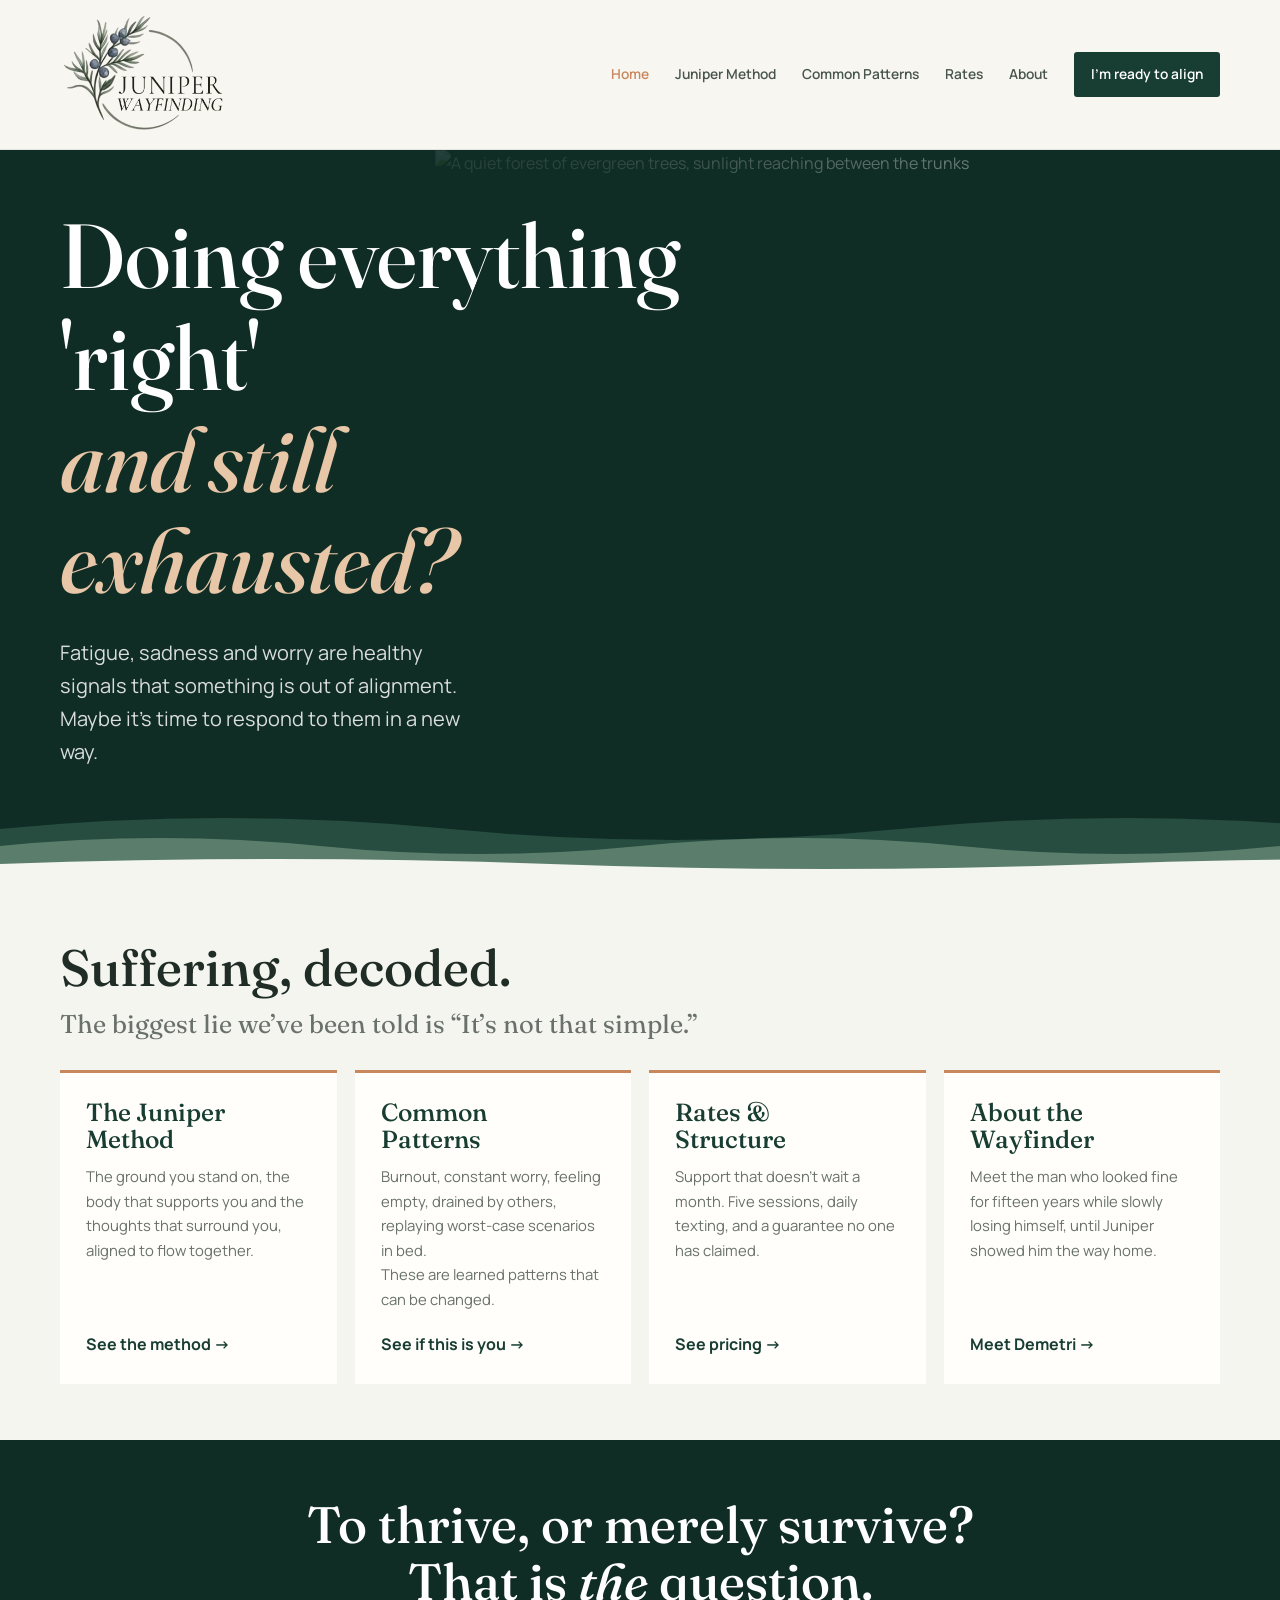
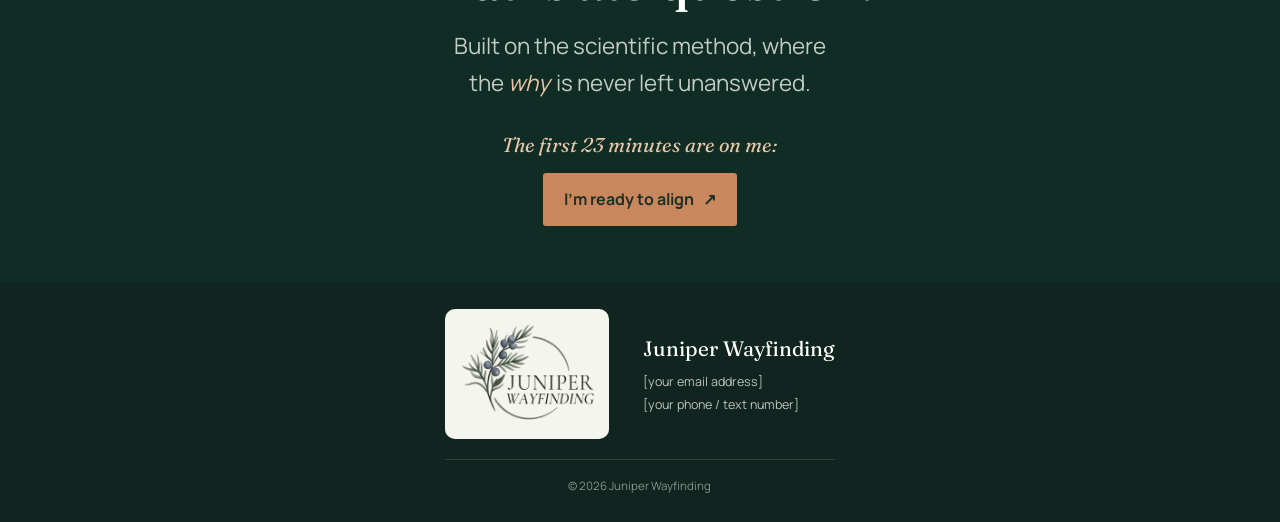
==== index.html @ f5d8e537 "Initial Juniper Wayfinding website Co-Authored-By: Claude Opus 5.5 <noreply@anthropic.com>" ====
<!doctype html>
<html lang="en">
<head>
	<meta charset="utf-8"><meta name="viewport" content="width=device-width, initial-scale=1"><meta name="theme-color" content="#183d32">
	<meta name="description" content="Wellness therapy for mind, body and beliefs, with dynamic sessions. Fatigue, sadness and worry are healthy signals that something is out of alignment.">
	<title>Juniper Wayfinding | Wellness Therapy | Mind, Body &amp; Beliefs</title>
	<link rel="preconnect" href="https://fonts.googleapis.com"><link rel="preconnect" href="https://fonts.gstatic.com" crossorigin>
	<link href="https://fonts.googleapis.com/css2?family=Fraunces:ital,opsz,wght@0,9..144,400;0,9..144,500;0,9..144,600;1,9..144,400;1,9..144,500&family=Manrope:wght@400;500;600;700&display=swap" rel="stylesheet"><link rel="stylesheet" href="site.css">
</head>
<body>
	<header class="site-header home-header"><nav class="nav-wrap shell" aria-label="Main navigation">
		<a class="brand" href="index.html" aria-label="Juniper Wayfinding home"><img class="brand-logo" src="logo_inv.png" width="600" height="484" alt="Juniper Wayfinding"></a>
		<button class="menu-toggle" type="button" aria-label="Open navigation" aria-expanded="false" aria-controls="site-links"><svg viewBox="0 0 24 24" fill="none" stroke="currentColor" stroke-width="1.8" aria-hidden="true"><path d="M4 7h16M4 12h16M4 17h16"/></svg></button>
		<div class="nav-links" id="site-links"><a href="index.html" aria-current="page">Home</a><a href="method.html">Juniper Method</a><a class="nav-sub" href="method.html#inspired-by-juniper">Inspired by Juniper</a><a href="helps.html">Common Patterns</a><a href="rates.html">Rates</a><a href="about.html">About</a><a class="nav-book" href="booking.html">I’m ready to align</a></div>
	</nav></header>
	<main>
		<section class="hero" aria-labelledby="hero-title">
			<img class="hero-image" src="https://images.unsplash.com/photo-1448375240586-882707db888b?auto=format&fit=crop&w=2000&q=85" alt="A quiet forest of evergreen trees, sunlight reaching between the trunks" fetchpriority="high">
			<div class="hero-inner shell">
				<div class="hero-copy">
										<h1 id="hero-title">Doing everything 'right'<br><em>and still exhausted?</em></h1>
					<p>Fatigue, sadness and worry are healthy signals that something is out of alignment. Maybe it’s time to respond to them in a new way.</p>
				</div>
			</div>
			<div class="hero-ridge" aria-hidden="true"><div class="ridge ridge-back"></div><div class="ridge ridge-mid"></div><div class="ridge ridge-front"></div><span class="leaf leaf-1"></span><span class="leaf leaf-2"></span><span class="leaf leaf-3"></span><span class="leaf leaf-4"></span><span class="leaf leaf-5"></span><span class="leaf leaf-6"></span></div>
		</section>
		<section class="section"><div class="shell"><div class="section-head reveal"><h2>Suffering, decoded.</h2><p class="equation-sub">The biggest lie we’ve been told is “It’s not that simple.”</p></div>
			<div class="home-paths">
				<a class="path-link reveal" href="method.html"><h3>The Juniper<br>Method</h3><p>The ground you stand on, the body that supports you and the thoughts that surround you, aligned to flow together.</p><span>See the method →</span></a>
				<a class="path-link reveal" href="helps.html"><h3>Common<br>Patterns</h3><p>Burnout, constant worry, feeling empty, drained by others, replaying worst-case scenarios in bed. <br>These are learned patterns that can be changed.</p><span>See if this is you →</span></a>
				<a class="path-link reveal" href="rates.html"><h3>Rates &amp;<br>Structure</h3><p>Support that doesn’t wait a month. Five sessions, daily texting, and a guarantee no one has claimed.</p><span>See pricing →</span></a>
				<a class="path-link reveal" href="about.html"><h3>About the<br>Wayfinder</h3><p>Meet the man who looked fine for fifteen years while slowly losing himself, until Juniper showed him the way home.</p><span>Meet Demetri →</span></a>
			</div>
		</div></section>
		<section class="closing closing-leaves"><div class="leaf-fall-zone" aria-hidden="true"><span class="leaf leaf-1"></span><span class="leaf leaf-2"></span><span class="leaf leaf-3"></span><span class="leaf leaf-4"></span><span class="leaf leaf-5"></span><span class="leaf leaf-6"></span></div><div class="shell"><h2>To thrive, or merely survive? That is <em>the</em> question.</h2><p class="closing-lede">Built on the scientific method, where the <em class="why-word">why</em> is never left unanswered.</p><p class="spark-lead">The first 23 minutes are on me:</p><div class="actions" style="justify-content:center"><a class="button" href="booking.html">I’m ready to align <span aria-hidden="true">↗</span></a></div></div></section>
	</main>
	<footer class="footer">
		<div class="footer-inner shell"><a class="brand" href="index.html"><img class="brand-logo" src="logo_inv.png" width="600" height="484" alt="Juniper Wayfinding"></a><div class="footer-info"><p class="footer-tag">Juniper Wayfinding</p><p class="footer-contact"><span>[your email address]</span><span>[your phone / text number]</span></p></div><p class="footer-copy">© <span id="year"></span> Juniper Wayfinding</p></div>
	</footer>
	<script src="site.js" defer></script>
</body>
</html>
---- site.css ----
:root{--space:56px;--forest:#183d32;--deep:#102d25;--green:#315b4b;--orange:#c9875d;--orange-light:#e8c6a8;--stone:#747c76;--stone-light:#e3e6df;--paper:#f5f5ef;--white:#fffefa;--ink:#202c26;--muted:#69716b;--serif:"Fraunces",Georgia,serif;--sans:"Manrope",sans-serif;--content:1160px}
:focus-visible{outline:2px solid var(--orange);outline-offset:4px}.hero-copy{animation:copy-arrive .8s cubic-bezier(.2,.7,.2,1) both}@keyframes copy-arrive{from{opacity:0;transform:translateY(12px)}to{opacity:1;transform:translateY(0)}}.path-link{transition:transform .25s,box-shadow .25s}.path-link:hover{box-shadow:0 12px 28px rgb(24 61 50 / 9%)}
*{box-sizing:border-box}html{scroll-behavior:smooth;scroll-padding-top:90px}body{margin:0;background:var(--paper);color:var(--ink);font:16px/1.65 var(--sans);-webkit-font-smoothing:antialiased}img{display:block;max-width:100%}a{color:inherit}button,input,select,textarea{font:inherit}.shell{width:min(var(--content),calc(100% - 48px));margin-inline:auto}.eyebrow{margin:0 0 14px;color:var(--orange);font-size:.73rem;font-weight:700;letter-spacing:.13em;text-transform:uppercase}h1,h2,h3,p{margin-top:0}h1,h2,h3{font-family:var(--serif);font-weight:500;line-height:1.12}h2{margin-bottom:20px;font-size:clamp(2.2rem,4vw,3.45rem)}h3{font-size:1.35rem}.lede{max-width:660px;color:var(--muted);font-size:1.08rem}.section{padding:var(--space) 0}.section-flush-top{padding-top:0}.section-head{max-width:740px;margin-bottom:calc(var(--space) * .5)}.section-head p:last-child{margin-bottom:0}.button{display:inline-flex;min-height:49px;align-items:center;justify-content:center;gap:9px;padding:12px 20px;border:1px solid transparent;border-radius:3px;background:var(--orange);color:#1f3028;font-weight:700;text-decoration:none;transition:transform .2s,background .2s}.button:hover{transform:translateY(-2px);background:#e79b70}.button-green{background:var(--forest);color:white}.button-green:hover{background:var(--green)}.button-quiet{border-color:rgb(255 255 255 / 44%);background:transparent;color:white}.button-quiet:hover{background:rgb(255 255 255 / 10%)}.actions{display:flex;flex-wrap:wrap;align-items:center;gap:12px}
.site-header{position:sticky;z-index:20;top:0;border-bottom:1px solid rgb(24 61 50 / 9%);background:rgb(247 246 240 / 95%);backdrop-filter:blur(14px)}.nav-wrap{display:flex;min-height:76px;align-items:center;justify-content:space-between;gap:26px}.brand{display:inline-flex;align-items:center;gap:11px;color:var(--forest);text-decoration:none}.brand-mark{width:36px;height:42px}.brand-name{display:grid;gap:1px;font-size:1rem;font-weight:700;line-height:1.1}.brand-name small{color:var(--stone);font-size:.64rem;font-weight:600;letter-spacing:.13em;text-transform:uppercase}.nav-links{display:flex;align-items:center;gap:26px}.nav-links a{color:#47554d;font-size:.86rem;font-weight:600;text-decoration:none;transition:color .2s}.nav-links a:hover,.nav-links a[aria-current=page]{color:var(--orange)}.nav-links .nav-sub{display:none}.nav-links .nav-book{padding:11px 17px;border-radius:3px;background:var(--forest);color:white}.nav-links .nav-book:hover{background:var(--green);color:white}.menu-toggle{display:none;width:44px;height:44px;border:1px solid var(--stone-light);border-radius:3px;background:transparent;color:var(--forest);cursor:pointer}.menu-toggle svg{width:20px;height:20px}
.hero{position:relative;display:flex;align-items:center;overflow:hidden;background:var(--deep);color:white}.hero::before{position:absolute;z-index:1;inset:0;background:linear-gradient(90deg,rgb(16 45 37 / 97%) 0%,rgb(16 45 37 / 85%) 48%,rgb(16 45 37 / 28%) 100%);content:""}.hero-image{position:absolute;inset:0 0 0 34%;width:66%;height:100%;object-fit:cover;object-position:center 54%;opacity:.82}.hero-inner{position:relative;z-index:2;padding-block:55px 115px}.hero-copy{max-width:650px}.hero .eyebrow,.page-hero .eyebrow{color:var(--orange-light)}.hero h1{max-width:700px;margin-bottom:24px;font-size:clamp(3.2rem,7.1vw,6.2rem);letter-spacing:0}.hero h1 em{color:var(--orange-light);font-weight:500}.hero-copy>p:not(.eyebrow){max-width:min(432px,80%);margin-bottom:0;color:rgb(255 255 255 / 84%);font-size:1.25rem}.hero-note{display:flex;align-items:center;gap:11px;margin-top:40px;color:rgb(255 255 255 / 74%);font-size:.82rem}.hero-note span{width:36px;height:1px;background:var(--orange)}.page-hero{position:relative;overflow:hidden;padding:calc(var(--space) * 1.15) 0;background:var(--forest);color:white}.page-hero h1{max-width:800px;margin-bottom:18px;font-size:clamp(2.9rem,6vw,5.2rem)}.page-hero h1:last-child{margin-bottom:0}.hero-warning{color:var(--orange-light)}.page-hero p:not(.eyebrow){max-width:650px;margin-bottom:0;color:rgb(255 255 255 / 79%);font-size:1.25rem}.page-hero .shell{position:relative;z-index:2}.page-hero-image{position:absolute;inset:0 0 0 48%;width:52%;height:100%;object-fit:cover;opacity:.28;mask-image:linear-gradient(90deg,transparent,black 35%)}
.belief{padding:25px 0;background:var(--orange);color:#27362e}.belief-inner{display:flex;align-items:center;justify-content:space-between;gap:32px}.belief p{max-width:830px;margin:0;font-family:var(--serif);font-size:clamp(1.25rem,2.5vw,1.9rem);line-height:1.35}.belief-label{flex:0 0 auto;font-size:.7rem;font-weight:700;letter-spacing:.12em;text-transform:uppercase}.questions{background:#f0f0e9}.question-grid{display:grid;grid-template-columns:.8fr 1.2fr;gap:65px;align-items:start}.question-grid h2{max-width:440px}.question-list{display:grid;grid-template-columns:1fr 1fr;gap:0 28px;margin:0;padding:0;list-style:none}.question-list li{position:relative;padding:10px 0 10px 22px;border-top:1px solid #d7dbd4;color:#425148;font-family:var(--serif);font-size:1.28rem;line-height:1.4}.question-list li::before{position:absolute;top:calc(10px + .7em - 3px);left:2px;width:6px;height:6px;border-radius:50%;background:var(--orange);content:""}.home-paths{display:grid;grid-template-columns:repeat(auto-fit,minmax(230px,1fr));gap:18px}.path-link{display:flex;min-height:190px;flex-direction:column;align-items:flex-start;padding:26px;border-top:3px solid var(--orange);background:var(--white);text-decoration:none;transition:transform .2s}.path-link:hover{transform:translateY(-4px)}.path-link span{margin-top:auto;color:var(--forest);font-weight:700}.path-link h3{margin-bottom:10px;color:var(--forest);font-size:1.55rem}.path-link p{margin:0 0 20px;color:var(--muted);font-size:.93rem}.home-end{padding:57px 0;background:var(--forest);color:white}.home-end .shell{display:flex;align-items:center;justify-content:space-between;gap:28px}.home-end h2{max-width:630px;margin:0;font-size:clamp(1.8rem,3.3vw,2.7rem)}
.method-intro{display:grid;grid-template-columns:1fr .75fr;align-items:end;gap:44px}.method-intro .lede{margin-bottom:5px}.tree-map{display:grid;grid-template-columns:1fr 1fr;align-items:center;gap:clamp(30px,7vw,90px);margin-top:45px;padding:34px;border:1px solid var(--stone-light);background:var(--white)}.tree-art{width:100%;max-width:400px;margin-inline:auto}.tree-list{display:grid;gap:21px}.truth-list{margin:0;padding:0;list-style:none}.truth-list li{position:relative;padding-left:20px}.truth-list li+li{margin-top:6px}.truth-list li::before{position:absolute;top:.7em;left:2px;width:6px;height:6px;margin-top:-3px;border-radius:50%;background:var(--orange);content:""}.why .prose p.source-link{margin-top:34px;padding-top:22px;border-top:1px solid rgb(255 255 255 / 18%);color:rgb(255 255 255 / 65%);font-size:.92rem}.source-link a{display:block;margin-bottom:4px;color:var(--orange-light);font-family:var(--serif);font-size:1.3rem;text-decoration:none}.source-link a:hover{text-decoration:underline;text-underline-offset:4px}.hero-jumps{margin-top:30px}.equation-sub{margin:-8px 0 0;color:var(--muted);font-family:var(--serif);font-size:clamp(1.25rem,2vw,1.6rem);line-height:1.3}.about-copy p a{color:var(--orange-light);text-underline-offset:3px}.about-copy p a:hover{color:white}.about-copy .beliefs-lead{margin-top:26px;color:var(--orange-light)!important;font-family:var(--serif);font-size:1.3rem}.credentials-lead{margin:0 0 14px;color:var(--muted);font-family:var(--serif);font-size:1.6rem;line-height:1.25;font-style:italic}.quick:has(+ .layers-section){padding-bottom:calc(var(--space) * .6)}.quick-flow>:last-child{margin-bottom:0}.layers-section{padding-top:calc(var(--space) * .6)}.method-intro h2{margin-bottom:0}.layers-section .tree-photo{margin-top:calc(var(--space) * .4)}.tree-photo{margin:calc(var(--space) * .6) 0 0}.tree-photo img{display:block;width:100%;height:auto;aspect-ratio:2056/1536;object-fit:cover;object-position:92.6% 50%;--lean:6%;clip-path:polygon(var(--lean) 0,100% 0,calc(100% - var(--lean)) 100%,0 100%)}.tree-step{display:grid;grid-template-columns:46px 1fr;gap:15px}.step-number{display:grid;width:42px;height:42px;place-items:center;border:1px solid var(--orange);border-radius:50%;color:var(--forest);font-family:var(--serif);font-size:1.2rem}.tree-step h3{margin:0 0 5px;color:var(--forest);font-size:1.3rem}.tree-step p{margin:0;color:var(--muted);font-size:.93rem}.layers{display:grid;gap:14px;margin-top:calc(var(--space) * .6)}.layer{display:grid;grid-template-columns:68px minmax(210px,.75fr) 1.25fr;gap:22px;padding:28px 0;border-top:1px solid var(--stone-light)}.layer-index{color:var(--orange);font-family:var(--serif);font-size:2.15rem}.layer h3{margin:0 0 12px;color:var(--forest);font-size:1.7rem}.layer blockquote{margin:0;color:var(--stone);font-family:var(--serif);font-size:1rem;font-style:italic;line-height:1.55}.layer-content>p{margin-bottom:14px;color:var(--muted)}.practice-list{display:grid;grid-template-columns:1fr 1fr;gap:9px 18px;margin:0;padding:0;list-style:none}.practice-list li{display:flex;gap:9px;color:#46534b;font-size:.9rem}.practice-list li::before{color:var(--orange);content:"✦"}.method-close{max-width:780px;margin:38px auto 0;text-align:center}.method-close p{color:var(--muted)}
.about{background:var(--forest);color:white}.about-grid{display:grid;grid-template-columns:.8fr 1fr;align-items:center;gap:clamp(45px,8vw,100px)}.about-photo{position:relative;min-height:480px}.about-photo img{width:100%;height:480px;object-fit:cover;object-position:center}.about-photo::after{position:absolute;inset:15px -15px -15px 15px;z-index:-1;border:1px solid var(--orange);content:""}.about .eyebrow{color:var(--orange-light)}.about-copy p{color:rgb(255 255 255 / 78%)}.signature{margin-top:26px;color:var(--orange-light)!important;font-family:var(--serif);font-size:1.4rem}.values{display:grid;grid-template-columns:repeat(3,1fr);gap:28px;margin-top:48px;padding-top:27px;border-top:1px solid rgb(255 255 255 / 22%)}.values strong{display:block;margin-bottom:6px;color:var(--orange-light);font-family:var(--serif);font-size:1.24rem;font-weight:500}.values span{color:rgb(255 255 255 / 70%);font-size:.88rem}.rates-grid,.booking-grid{display:grid;grid-template-columns:1fr 1fr;gap:clamp(42px,8vw,90px);align-items:start}.rate-list{border-top:1px solid #d9ddd5}.rate-row{display:flex;align-items:start;justify-content:space-between;gap:18px;padding:21px 0;border-bottom:1px solid #d9ddd5}.rate-row h3{margin:0 0 5px;color:var(--forest);font-size:1.2rem}.rate-row p{margin:0;color:var(--muted);font-size:.9rem}.rate-value{flex:0 0 auto;color:var(--forest);font-size:.9rem;font-weight:700;text-align:right}.rate-note{margin-top:23px;padding:25px;border-left:3px solid var(--orange);background:#edeee8}.rate-note h3{color:var(--forest);font-size:1.4rem}.rate-note p{margin-bottom:13px;color:var(--muted);font-size:.93rem}.rate-note p:last-child{margin:0}.rate-note a{color:var(--forest);font-weight:700;text-underline-offset:3px}.booking{background:#edeee8}.booking-copy>p{color:var(--muted)}.booking-points{display:grid;gap:13px;margin:28px 0 0;padding:0;list-style:none}.booking-points li{display:flex;gap:12px;color:#46534b}.booking-points li::before{color:var(--orange);content:"✦"}.booking-form{padding:30px;background:var(--white)}.form-row{display:grid;grid-template-columns:1fr 1fr;gap:16px}.field{display:grid;gap:7px;margin-bottom:16px}.field label{color:var(--forest);font-size:.83rem;font-weight:700}.field input,.field select,.field textarea{width:100%;min-height:47px;padding:11px 12px;border:1px solid #cdd2ca;border-radius:2px;outline:none;background:white;color:var(--ink)}.field textarea{min-height:94px;resize:vertical}.field input:focus,.field select:focus,.field textarea:focus{border-color:var(--green);box-shadow:0 0 0 3px rgb(49 91 75 / 13%)}.privacy-note{margin:0 0 18px;color:var(--stone);font-size:.79rem}.booking-form .button{border:0;cursor:pointer}.form-status{min-height:1.5em;margin:13px 0 0;color:var(--forest);font-size:.89rem}.closing{padding:var(--space) 0;background:var(--deep);color:white;text-align:center}.closing .eyebrow{color:var(--orange-light)}.closing h2{max-width:760px;margin:0 auto 18px;text-wrap:balance}.closing h2+.actions{margin-top:28px}.closing p{max-width:580px;margin:0 auto 25px;color:rgb(255 255 255 / 75%)}.closing .closing-lede{font-size:1.25rem;text-wrap:balance}.closing .closing-kicker{margin-top:-6px;color:var(--orange-light);font-family:var(--serif);font-size:clamp(1.5rem,2.6vw,2.1rem);line-height:1.2;text-wrap:balance}.footer{padding:27px 0;background:#10251f;color:rgb(255 255 255 / 72%)}.footer-inner{display:grid;grid-template-columns:auto 1fr;align-items:center;gap:20px 34px}.footer-copy{grid-column:1/-1;margin:0;padding-top:16px;border-top:1px solid rgb(255 255 255 / 12%);color:rgb(255 255 255 / 50%);font-size:.72rem!important;text-align:left}.footer-contact{display:grid;gap:2px;text-align:left}.footer .brand{color:white}.footer .brand-name small{color:rgb(255 255 255 / 62%)}.footer p{margin:0;font-size:.78rem}.footer-links{display:flex;gap:18px}.footer-links a{font-size:.82rem;text-decoration:none}.footer-links a:hover{color:var(--orange-light)}.reveal{opacity:0;transform:translateY(18px);transition:opacity .65s,transform .65s}.reveal.is-visible{opacity:1;transform:translateY(0)}
@media(prefers-reduced-motion:reduce){*,*::before,*::after{scroll-behavior:auto!important;animation-duration:.01ms!important;animation-iteration-count:1!important;transition-duration:.01ms!important}.reveal{opacity:1;transform:none}}
@media(max-width:1080px){.nav-links{gap:16px}.nav-links a{font-size:.8rem}}
@media(max-width:940px){.menu-toggle{display:grid;place-items:center}.nav-links{position:absolute;top:100%;right:0;left:0;display:none;align-items:stretch;gap:0;padding:6px 24px 14px;border-bottom:1px solid var(--stone-light);background:var(--paper)}.nav-links.is-open{display:grid}.nav-links .nav-sub{display:block;margin-top:-5px;padding:3px 8px 2px 22px;border-left:2px solid var(--orange-light);margin-left:10px;color:var(--muted);font-size:.88rem}.nav-links a{padding:8px;font-size:.95rem}.nav-links .nav-book,.nav-links .nav-book:hover{margin-top:0;padding:8px;border-radius:0;background:none;color:#47554d;text-align:left}.nav-links .nav-book:hover{color:var(--orange)}}
@media(max-width:850px){.question-grid{gap:34px}.layer{grid-template-columns:54px minmax(180px,.75fr) 1.25fr;gap:16px}.rates-grid,.booking-grid{gap:40px}}
@media(max-width:680px){:root{--space:44px}html{scroll-padding-top:72px}.shell{width:min(var(--content),calc(100% - 36px))}.section{padding:var(--space) 0}.nav-wrap{min-height:68px}.hero::before{background:linear-gradient(90deg,rgb(16 45 37 / 89%),rgb(16 45 37 / 56%)),linear-gradient(0deg,rgb(16 45 37 / 40%),transparent)}.hero-image{inset:0;width:100%;opacity:.65;object-position:58% center}.hero-inner{padding-block:37px 110px}.hero h1{font-size:clamp(3rem,13vw,4.6rem)}.hero-copy>p:not(.eyebrow){font-size:1.25rem}.hero-note{margin-top:32px}.page-hero{padding:calc(var(--space) * 1.15) 0}.page-hero-image{inset:0;width:100%;opacity:.18;mask-image:linear-gradient(90deg,transparent,black)}.belief-inner,.home-end .shell{align-items:flex-start;flex-direction:column;gap:13px}.belief-label{font-size:.65rem}.question-grid,.method-intro,.rates-grid,.booking-grid,.about-grid{grid-template-columns:1fr;gap:28px}.question-list{grid-template-columns:1fr}.question-list li{font-size:1.2rem}.home-paths{grid-template-columns:1fr}.path-link{min-height:160px}.tree-map{grid-template-columns:1fr;gap:20px;margin-top:30px;padding:20px 16px}.tree-art{max-width:310px}.tree-list{gap:17px}.layers{margin-top:calc(var(--space) * .6)}.layer{grid-template-columns:42px 1fr;gap:8px 13px;padding:24px 0}.layer-index{grid-row:span 2;font-size:1.8rem}.layer h3{font-size:1.5rem}.layer blockquote{margin-bottom:8px;font-size:.96rem}.layer-content{grid-column:2}.practice-list{grid-template-columns:1fr;gap:8px}.about-photo,.about-photo img{min-height:340px;height:340px}.values{grid-template-columns:1fr;gap:16px;margin-top:34px}.rate-note{padding:21px}.rate-row{gap:10px}.rate-value{font-size:.82rem}.booking-form{padding:22px 18px}.form-row{grid-template-columns:1fr;gap:0}.footer-inner{grid-template-columns:1fr;justify-items:center;gap:16px}.footer-copy,.footer-contact,.footer-info{text-align:center}.footer-copy{justify-self:stretch}.footer-links{flex-wrap:wrap}}
/* ---- Added: content pages ---- */
.footer-crisis{padding:16px 0;border-bottom:1px solid rgb(255 255 255 / 12%);margin-bottom:26px}.footer-crisis p{max-width:900px;margin:0;color:rgb(255 255 255 / 62%);font-size:.74rem;line-height:1.55}.footer-crisis strong{color:var(--orange-light)}.footer-crisis a{color:white;font-weight:700;text-underline-offset:3px}.footer:has(.footer-crisis){padding-top:0}
.crisis-panel{padding:24px 26px;border-left:4px solid var(--orange);background:var(--white)}.crisis-panel h3{margin-bottom:8px;color:var(--forest);font-size:1.3rem}.crisis-panel p{margin:0 0 8px;color:#46534b}.crisis-panel p:last-child{margin:0}.crisis-panel a{color:var(--forest);font-weight:700;text-underline-offset:3px}
.intro{padding:78px 0 30px}.intro p{max-width:860px;margin:0;color:var(--forest);font-family:var(--serif);font-size:clamp(1.35rem,2.6vw,1.95rem);line-height:1.45}
.basics{display:grid;grid-template-columns:repeat(3,1fr);gap:0;border-top:1px solid #d9ddd5;border-bottom:1px solid #d9ddd5}.basics>div{padding:24px 24px 24px 0}.basics>div+div{padding-left:24px;border-left:1px solid #d9ddd5}.basics h3{margin-bottom:6px;color:var(--forest);font-size:1.2rem}.basics p{margin:0;color:var(--muted);font-size:.95rem}.basics a{color:var(--forest);font-weight:700;text-underline-offset:3px}
.faith-note{position:relative;overflow:hidden;max-width:820px;margin:0;padding:34px 26px;border:1px solid var(--stone-light);border-top:0;border-bottom:0;border-left:3px solid var(--orange);background:var(--white);color:#46534b}.faith-note::before,.faith-note::after{position:absolute;left:0;right:0;height:12px;content:"";animation:faith-current 6s linear infinite}.faith-note::before{top:0;background:url("data:image/svg+xml,%3Csvg xmlns='http://www.w3.org/2000/svg' width='120' height='12'%3E%3Cpath d='M0 0H120V6Q90 12 60 6T0 6Z' fill='%23f0f0e9'/%3E%3Cpath d='M0 6Q30 0 60 6T120 6' fill='none' stroke='%23c9875d' stroke-width='1.5'/%3E%3C/svg%3E") repeat-x 0 0/120px 12px}.faith-note::after{bottom:0;background:url("data:image/svg+xml,%3Csvg xmlns='http://www.w3.org/2000/svg' width='120' height='12'%3E%3Cpath d='M0 6Q30 0 60 6T120 6V12H0Z' fill='%23f0f0e9'/%3E%3Cpath d='M0 6Q30 0 60 6T120 6' fill='none' stroke='%23c9875d' stroke-width='1.5'/%3E%3C/svg%3E") repeat-x 0 0/120px 12px;animation-duration:9s;animation-direction:reverse}.faith-note p{position:relative;z-index:1}.faith-title{position:relative;z-index:1;margin:0;color:var(--forest);font-size:clamp(1.6rem,3vw,2.1rem);line-height:1.2}.quick-flow{max-width:820px;padding-left:26px}.ask-block{position:relative;padding-top:32px}.ask-block::before{position:absolute;top:0;bottom:0;left:-26px;width:3px;background:linear-gradient(var(--orange),var(--orange) 55%,rgb(201 135 93 / 0));content:""}@keyframes faith-current{to{background-position-x:120px}}.faith-note p{margin:0}.faith-note p+p{margin-top:10px}
.quick{background:#f0f0e9}.quick-grid{display:grid;grid-template-columns:1fr 1fr;gap:clamp(34px,6vw,70px);align-items:start}.quick-grid .lede{color:#46534b}.root-line{margin-top:14px;padding-top:18px;border-top:1px solid #d7dbd4;color:var(--forest);font-family:var(--serif);font-size:1.2rem;line-height:1.45}
.practice-list.detailed{grid-template-columns:1fr;gap:12px}.practice-list.detailed li{font-size:.94rem;line-height:1.55}.practice-list.detailed strong{color:var(--forest)}
.prose{max-width:720px}.prose p{color:#3d4a42;font-size:1.06rem;line-height:1.8}.prose-wide{max-width:780px;margin-inline:auto}
.why{background:var(--deep);color:white}.why .eyebrow{color:var(--orange-light)}.why h2{max-width:720px}.why .prose p{color:rgb(255 255 255 / 80%)}.why .prose p.pull{margin:34px 0;padding-left:22px;border-left:3px solid var(--orange);color:var(--orange-light);font-family:var(--serif);font-size:clamp(1.3rem,2.4vw,1.7rem);line-height:1.4}
.patterns{display:grid;gap:22px}.pattern{display:grid;grid-template-columns:minmax(220px,.8fr) 1.4fr;gap:clamp(22px,4vw,48px);padding:30px;background:var(--white);border-top:3px solid var(--orange)}.pattern h3{margin-bottom:16px;color:var(--forest);font-size:1.6rem}.quick-fix{margin:0;padding:14px 16px;background:#f0f0e9;color:var(--muted);font-size:.9rem}.quick-fix b,.root-label{display:block;margin-bottom:4px;color:var(--stone);font-size:.68rem;font-weight:700;letter-spacing:.13em;text-transform:uppercase}.root-label{color:var(--orange);margin-bottom:10px;font-size:.88rem}.root-steps{display:grid;gap:0;margin:0;padding:0;list-style:none}.root-steps li{display:grid;grid-template-columns:92px 1fr;gap:14px;padding:12px 0;border-top:1px solid var(--stone-light);color:#46534b;font-size:.95rem}.root-steps li:first-child{border-top:0;padding-top:0}.root-steps span{color:var(--forest);font-family:var(--serif);font-size:1rem}
.price{display:flex;flex-wrap:wrap;align-items:flex-end;gap:14px 40px;margin:0 0 20px}.price div{display:grid}.price strong{color:var(--forest);font-family:var(--serif);font-size:clamp(3rem,6vw,4.4rem);font-weight:500;line-height:1}.price span{color:var(--stone);font-size:.9rem;font-weight:700;letter-spacing:.12em;text-transform:uppercase}.price .plus{align-self:center;color:var(--orange);font-family:var(--serif);font-size:2rem}
.feature-grid{display:grid;grid-template-columns:1fr 1fr;gap:18px;margin-top:10px}.feature{padding:28px;background:var(--white);border-top:3px solid var(--forest)}.feature h3{margin-bottom:10px;color:var(--forest);font-size:1.4rem}.feature p{margin:0;color:var(--muted)}.feature .fine{margin-top:12px;font-size:.84rem;color:var(--stone)}
.credentials{display:grid;gap:0;margin:0 0 22px;padding:0;list-style:none;border-top:1px solid #d9ddd5}.credentials:last-child{margin-bottom:0}.credentials li{display:flex;gap:12px;padding:14px 0;border-bottom:1px solid #d9ddd5;color:var(--forest);font-family:var(--serif);font-size:1.15rem}.credentials li::before{color:var(--orange);content:"✦";font-family:var(--sans);font-size:.9rem;line-height:1.9}
.not-box{padding:clamp(26px,4vw,42px);background:#3a2a20;color:white;border-left:5px solid var(--orange)}.not-box h2{color:white;font-size:clamp(1.9rem,3.4vw,2.6rem)}.not-box p{max-width:780px;color:rgb(255 255 255 / 86%);font-size:1.04rem;line-height:1.75}.not-box p:last-child{margin-bottom:0}.not-box strong{color:var(--orange-light)}.not-box a{color:white;font-weight:700}
.story-hero{padding:calc(var(--space) * 1.15) 0 calc(var(--space) * .75);background:#ece8df;color:var(--ink)}.story-hero .eyebrow{color:#a8663f}.story-hero h1{max-width:760px;margin-bottom:16px;color:#2e2a24;font-size:clamp(2.6rem,5.4vw,4.4rem)}.story-hero p{max-width:600px;margin:0;color:#6b665c;font-family:var(--serif);font-style:italic;font-size:1.1rem}
.story{padding:calc(var(--space) * .75) 0 var(--space);background:#f6f3ec}.story-body{max-width:660px;margin-inline:auto}.story-body h2{margin:0 0 22px;color:#2e2a24;font-size:clamp(2rem,3.6vw,2.6rem)}.story-body h3{margin:54px 0 16px;color:#5a3d2b;font-size:1.5rem;font-style:italic}.story-body p{color:#3a3630;font-family:var(--serif);font-size:1.18rem;line-height:1.85}.story-body>p:first-of-type::first-letter{float:left;margin:8px 10px 0 0;color:#a8663f;font-size:4.2rem;line-height:.8}.story-body hr{width:60px;margin:54px auto;border:0;border-top:1px solid #c9875d}.story-sign{margin-top:40px!important;color:#a8663f!important;font-style:italic}
@media(max-width:680px){.basics{grid-template-columns:1fr}.basics>div,.basics>div+div{padding:18px 0;border-left:0}.basics>div+div{border-top:1px solid #d9ddd5}.quick-grid,.feature-grid,.pattern{grid-template-columns:1fr}.pattern{padding:22px 18px}.root-steps li{grid-template-columns:1fr;gap:2px}.intro{padding:56px 0 20px}.story-body p{font-size:1.08rem}}
.ask-lead{margin:0 0 4px;color:var(--forest);font-family:var(--serif);font-size:1.35rem}.works-on{margin:22px 0 10px;color:var(--forest);font-weight:700;font-size:.95rem}.layer h3 span{display:block;margin-top:6px;color:var(--stone);font-size:1.15rem;font-style:italic}
.path-link h3{white-space:nowrap}
.hero-ridge{position:absolute;right:0;bottom:-1px;left:0;z-index:1;height:110px;pointer-events:none}.ridge{position:absolute;inset:0;background-repeat:repeat-x;background-position:0 100%;animation:ridge-drift linear infinite}.ridge-back{background-image:url("data:image/svg+xml,%3Csvg xmlns='http://www.w3.org/2000/svg' width='900' height='110'%3E%3Cpath d='M0 55Q225 33 450 55T900 55V110H0Z' fill='%23315b4b'/%3E%3C/svg%3E");background-size:900px 110px;opacity:.7;animation-duration:70s}.ridge-mid{background-image:url("data:image/svg+xml,%3Csvg xmlns='http://www.w3.org/2000/svg' width='640' height='110'%3E%3Cpath d='M0 72Q160 56 320 72T640 72V110H0Z' fill='%238fae99'/%3E%3C/svg%3E");background-size:640px 110px;opacity:.5;animation-duration:48s;animation-direction:reverse}.ridge-front{background-image:url("data:image/svg+xml,%3Csvg xmlns='http://www.w3.org/2000/svg' width='1100' height='110'%3E%3Cpath d='M0 90Q275 80 550 90T1100 90V110H0Z' fill='%23f5f5ef'/%3E%3C/svg%3E");background-size:1100px 110px;animation-duration:90s}@keyframes ridge-drift{to{background-position-x:-2200px}}.ridge-back{animation-name:ridge-back}@keyframes ridge-back{to{background-position-x:-900px}}.ridge-mid{animation-name:ridge-mid}@keyframes ridge-mid{to{background-position-x:-640px}}.ridge-front{animation-name:ridge-front}@keyframes ridge-front{to{background-position-x:-1100px}}.leaf{position:absolute;top:0;width:14px;height:9px;border-radius:0 100% 0 100%;background:var(--orange-light);opacity:0;animation:leaf-fall 9s ease-in-out infinite}.leaf-1{left:12%;animation-delay:0s}.leaf-2{left:31%;animation-delay:2.4s;background:#8fae99}.leaf-3{left:48%;animation-delay:5.1s}.leaf-4{left:63%;animation-delay:1.3s;background:#8fae99}.leaf-5{left:79%;animation-delay:3.8s}.leaf-6{left:92%;animation-delay:6.6s;background:#8fae99}@keyframes leaf-fall{0%{opacity:0;transform:translate(0,0) rotate(0)}15%{opacity:.85}50%{transform:translate(26px,50px) rotate(140deg)}85%{opacity:.7}100%{opacity:0;transform:translate(-8px,100px) rotate(300deg)}}
.closing-leaves{position:relative;overflow:hidden}.closing-leaves .shell{position:relative;z-index:1}.leaf-fall-zone{position:absolute;top:0;right:0;left:0;height:var(--space);pointer-events:none}.leaf-fall-zone .leaf{top:-12px;animation-name:leaf-drift}@keyframes leaf-drift{0%{opacity:0;transform:translate(0,0) rotate(0)}20%{opacity:.9}55%{transform:translate(18px,26px) rotate(150deg)}85%{opacity:.6}100%{opacity:0;transform:translate(-6px,var(--space)) rotate(300deg)}}
.why{position:relative;overflow:hidden}.why>.shell{position:relative;z-index:1}.why-ambient{position:absolute;inset:0;pointer-events:none}.mist{position:absolute;width:60vw;max-width:760px;aspect-ratio:2/1;border-radius:50%;background:radial-gradient(closest-side,rgb(143 174 153 / 16%),transparent);filter:blur(10px);animation:mist-drift 38s ease-in-out infinite alternate}.mist-1{top:4%;left:-18%}.mist-2{top:38%;right:-22%;animation-duration:46s;animation-delay:-12s;background:radial-gradient(closest-side,rgb(232 198 168 / 9%),transparent)}.mist-3{bottom:-6%;left:10%;animation-duration:54s;animation-delay:-25s}@keyframes mist-drift{0%{transform:translate(0,0) scale(1)}100%{transform:translate(14vw,-4%) scale(1.15)}}.berry{position:absolute;bottom:-20px;width:9px;height:9px;border-radius:50%;background:radial-gradient(circle at 35% 35%,#aebfd0,#6c8298);opacity:0;animation:berry-rise 22s linear infinite}.berry-1{left:3%;bottom:55%}.berry-2{left:9%;bottom:30%;animation-delay:-4s;width:7px;height:7px}.berry-3{left:14%;bottom:75%;animation-delay:-11s}.berry-4{left:86%;bottom:45%;animation-delay:-2s;width:7px;height:7px}.berry-5{left:92%;bottom:70%;animation-delay:-15s}.berry-6{left:97%;bottom:20%;animation-delay:-8s}.berry-7{left:6%;bottom:85%;animation-delay:-18s;width:6px;height:6px}.berry-8{left:89%;bottom:60%;animation-delay:-20s;width:6px;height:6px}@keyframes berry-rise{0%{opacity:0;transform:translate(0,0)}10%{opacity:.4}50%{transform:translate(18px,-35vh)}90%{opacity:.28}100%{opacity:0;transform:translate(-10px,-70vh)}}.why-title{margin-bottom:6px}.title-branch{display:block;width:min(280px,70%);height:auto;margin:0 0 30px;overflow:visible}.branch-line,.branch-twig{fill:none;stroke:var(--orange);stroke-linecap:round;stroke-dasharray:320;stroke-dashoffset:320}.branch-line{stroke-width:2.4}.branch-twig{stroke-width:1.6;opacity:.8}.branch-berry{fill:#8ea3b8;opacity:0;transform-box:fill-box;transform-origin:center;transform:scale(0)}.title-branch.is-visible .branch-line{animation:branch-draw 1.8s ease-out .2s forwards}.title-branch.is-visible .branch-twig{animation:branch-draw 1.2s ease-out 1.2s forwards}.title-branch.is-visible .branch-berry{animation:berry-pop .5s cubic-bezier(.3,1.6,.5,1) forwards}.title-branch.is-visible .branch-berry:nth-of-type(1){animation-delay:1.6s}.title-branch.is-visible .branch-berry:nth-of-type(2){animation-delay:1.75s}.title-branch.is-visible .branch-berry:nth-of-type(3){animation-delay:1.95s}.title-branch.is-visible .branch-berry:nth-of-type(4){animation-delay:2.15s}@keyframes branch-draw{to{stroke-dashoffset:0}}@keyframes berry-pop{to{opacity:1;transform:scale(1)}}@media(prefers-reduced-motion:reduce){.branch-line,.branch-twig{stroke-dashoffset:0}.branch-berry{opacity:1;transform:none}.mist,.berry{animation:none}}
.button-shine{position:relative;overflow:hidden;animation:glow-pulse 3.2s ease-in-out infinite}.button-glow{position:relative;overflow:hidden;border-color:var(--orange-light);color:var(--orange-light);animation:glow-pulse 3.2s ease-in-out infinite}.button-shine::after,.button-glow::after{position:absolute;top:0;bottom:0;left:-60%;width:45%;background:linear-gradient(100deg,transparent,rgb(255 255 255 / 22%),transparent);content:"";transform:skewX(-18deg);animation:glow-sheen 4.8s ease-in-out infinite}.button-glow:hover{background:rgb(232 198 168 / 12%);color:white}@keyframes glow-pulse{0%,100%{box-shadow:0 0 0 0 rgb(232 198 168 / 0)}50%{box-shadow:0 0 18px 2px rgb(232 198 168 / 35%)}}@keyframes glow-sheen{0%,55%{left:-60%}85%,100%{left:130%}}
.wind-zone{position:relative;overflow:hidden}.wind-zone>.shell{position:relative;z-index:2}.wind-gust{position:absolute;inset:0;z-index:1;width:100%;height:100%;pointer-events:none}.wind-gust path{fill:none;stroke:var(--orange-light);stroke-width:1.6;stroke-linecap:round;vector-effect:non-scaling-stroke;stroke-dasharray:180 1600;stroke-dashoffset:1780;opacity:.5;animation:gust-travel 12s ease-in-out infinite}@keyframes gust-travel{0%{stroke-dashoffset:1780;opacity:0}15%{opacity:.5}80%{opacity:.35}100%{stroke-dashoffset:0;opacity:0}}
.why-word{display:inline-block;margin-right:.12em;color:var(--orange-light);animation:why-glow 4.5s ease-in-out infinite}@keyframes why-glow{0%,100%{text-shadow:0 0 0 rgb(232 198 168 / 0)}50%{text-shadow:0 0 12px rgb(232 198 168 / 55%)}}
.tree-diagram{display:grid;grid-template-columns:minmax(0,340px) minmax(0,1fr);gap:56px;align-items:stretch;max-width:980px;margin:calc(var(--space) * .4) auto 0}.td-photo{position:relative}.td-photo img{display:block;width:100%;height:auto;border-radius:3px}.td-pin{position:absolute;right:-56px;height:1px;background:rgb(24 61 50 / 35%)}.td-pin-canopy{top:24%;left:44%}.td-pin-trunk{top:56%;left:72%}.td-pin-bedrock{top:86%;left:58%}.td-dot{position:absolute;top:50%;left:0;display:grid;width:26px;height:26px;place-items:center;border:2px solid white;border-radius:50%;background:var(--orange);color:white;font-size:.78rem;font-weight:700;transform:translate(-50%,-50%);box-shadow:0 2px 8px rgb(0 0 0 / 25%)}.td-labels{position:relative;margin:0;padding:0;list-style:none}.td-label{position:absolute;left:0;right:0;transform:translateY(-50%)}.td-label-canopy{top:24%}.td-label-trunk{top:56%}.td-label-bedrock{top:86%}.td-num{display:none}.td-title{margin:0;color:var(--forest);font-family:var(--serif);font-size:clamp(1.4rem,2.2vw,1.75rem);line-height:1.15}.td-sub{margin:2px 0 6px;color:var(--orange);font-family:var(--serif);font-size:1.08rem;font-style:italic}.td-line{max-width:440px;margin:0;color:var(--muted);font-size:.98rem;line-height:1.55}@media(max-width:760px){.tree-diagram{grid-template-columns:1fr;gap:26px}.td-photo{width:min(260px,70%);margin-inline:auto}.td-pin{right:auto;width:0;background:none}.td-labels{display:grid;gap:18px}.td-label{position:static;display:grid;grid-template-columns:30px 1fr;gap:12px;transform:none}.td-num{display:grid;width:26px;height:26px;place-items:center;border-radius:50%;background:var(--orange);color:white;font-size:.78rem;font-weight:700}}
.draws-on{margin:4px 0 16px;color:var(--stone);font-size:.9rem}.draws-on strong{color:var(--forest)}.layer-change{margin:18px 0 0 !important;padding:12px 16px;border-left:3px solid var(--orange);background:rgb(232 198 168 / 20%);color:var(--forest) !important;font-size:.98rem}
.put-down{display:inline-block}.pd-word{position:relative;display:inline-block;opacity:0;transform:translateY(-0.9em)}.put-down.is-visible .pd-word{animation:pd-drop .5s cubic-bezier(.3,1.5,.5,1) forwards}.put-down.is-visible .pd-word:nth-child(1){animation-delay:.35s}.put-down.is-visible .pd-word:nth-child(2){animation-delay:.55s}.put-down.is-visible .pd-last{color:white;animation:pd-slam .55s cubic-bezier(.2,1.6,.4,1) .85s forwards}.pd-last::after{position:absolute;right:0;bottom:-.08em;left:0;height:3px;border-radius:3px;background:var(--orange);content:"";transform:scaleX(0);transform-origin:center}.put-down.is-visible .pd-last::after{animation:pd-line .45s ease-out 1.15s forwards}@keyframes pd-drop{to{opacity:1;transform:translateY(0)}}@keyframes pd-slam{0%{opacity:0;transform:translateY(-1.4em) scale(1.15)}60%{opacity:1;transform:translateY(0) scale(1.08,.88)}80%{transform:translateY(-.06em) scale(.97,1.04)}100%{opacity:1;transform:translateY(0) scale(1)}}@keyframes pd-line{0%{transform:scaleX(0);box-shadow:0 0 0 rgb(201 135 93 / 0)}60%{transform:scaleX(1.12);box-shadow:0 0 14px rgb(201 135 93 / 70%)}100%{transform:scaleX(1);box-shadow:0 0 6px rgb(201 135 93 / 35%)}}
.requirement-box{max-width:660px;margin:22px 0 0;padding:16px 20px;border:2px solid var(--orange);border-radius:3px;background:rgb(232 198 168 / 18%);color:var(--forest);font-size:1.02rem;line-height:1.6}.requirement-box strong{color:var(--orange)}
.support-block{max-width:660px;margin:24px 0 0;padding-top:20px;border-top:1px solid #d9ddd5}.support-block h3{margin:0 0 8px;color:var(--forest);font-size:1.35rem}.support-block p{margin:0;color:#46534b;font-size:1rem;line-height:1.65}
.value-list{display:grid;gap:10px;max-width:560px;margin:6px 0 0;padding:0;list-style:none}.value-list li{position:relative;padding-left:30px;color:#46534b;font-size:1.05rem;line-height:1.5}.value-list li::before{position:absolute;top:.15em;left:0;display:grid;width:20px;height:20px;place-items:center;border-radius:50%;background:var(--orange);color:white;content:"✓";font-size:.72rem;font-weight:700}.value-list strong{color:var(--forest)}.value-why{max-width:560px;margin:18px 0 0;color:var(--muted);font-size:.98rem}.value-why strong{color:var(--forest)}
.info-blurbs{display:grid;gap:14px;max-width:560px;margin:26px 0 0;padding-top:20px;border-top:1px solid #d9ddd5}.info-blurb{position:relative;margin:0;padding-left:30px;color:var(--muted);font-size:.95rem;line-height:1.55}.info-blurb::before{position:absolute;top:.1em;left:0;display:grid;width:20px;height:20px;place-items:center;border:1.5px solid var(--orange);border-radius:50%;color:var(--orange);content:"i";font-family:var(--serif);font-size:.8rem;font-style:italic;font-weight:700}.info-blurb strong{color:var(--forest)}
.access-card{margin-top:26px;padding:20px 22px;border:2px solid var(--orange);border-radius:3px;background:rgb(232 198 168 / 16%)}.access-card h3{margin:0 0 8px;color:var(--forest);font-size:1.35rem}.access-card p{margin:0;color:#46534b;font-size:.98rem;line-height:1.6}.access-card .access-note{margin-top:10px;color:var(--stone);font-size:.88rem}
.access-proof{margin:6px 0 0;padding-left:18px;color:var(--stone);font-size:.88rem;line-height:1.6}.access-proof li::marker{color:var(--orange)}
.guarantee{position:relative;max-width:560px;margin-top:26px;padding:20px 22px 20px 70px;border:2px solid var(--forest);border-radius:3px;background:var(--white)}.guarantee::before{position:absolute;top:20px;left:20px;display:grid;width:34px;height:34px;place-items:center;border-radius:50%;background:var(--forest);color:var(--orange-light);content:"✓";font-size:1rem;font-weight:700}.guarantee h3{margin:0 0 6px;color:var(--forest);font-size:1.35rem}.guarantee p{margin:0;color:#46534b;font-size:.98rem;line-height:1.6}.guarantee .guarantee-note{margin-top:10px;color:var(--orange);font-family:var(--serif);font-size:1.05rem;font-style:italic}
.closing-spark{margin:18px auto 0 !important;color:rgb(255 255 255 / 70%) !important;font-size:.95rem}.closing-spark a{color:var(--orange-light);font-weight:700;text-decoration:none;white-space:nowrap}.closing-spark a:hover{text-decoration:underline;text-underline-offset:3px}.spark-line{max-width:560px;margin:18px 0 0;padding:12px 16px;border-radius:3px;background:rgb(232 198 168 / 22%);color:#46534b;font-size:.98rem}.spark-line strong{color:var(--forest)}.spark-line a{color:var(--orange);font-weight:700;text-decoration:none;white-space:nowrap}.spark-line a:hover{text-decoration:underline}
.closing .spark-lead{margin:26px auto 12px;color:var(--orange-light);font-family:var(--serif);font-size:1.25rem;font-style:italic}.closing h2+.spark-lead,.closing .closing-kicker+.spark-lead{margin-top:18px}
.closing-leaves .closing-lede{font-size:1.4rem}
.next-story{max-width:620px;margin:48px auto 0;color:var(--muted);font-family:var(--serif);font-size:1.2rem;font-style:italic;line-height:1.5;text-align:center;text-wrap:balance}.next-story a{color:var(--orange);font-family:var(--sans);font-size:.95rem;font-style:normal;font-weight:700;text-decoration:none;white-space:nowrap}.next-story a:hover{text-decoration:underline}
.or-divider{display:flex;align-items:center;gap:14px;max-width:260px;margin:18px auto;color:var(--stone);font-family:var(--serif);font-size:1.05rem;font-style:italic}.or-divider::before,.or-divider::after{flex:1;height:1px;background:#d0d5ce;content:""}

.word-count{margin:4px 0 0;color:var(--stone);font-size:.8rem;text-align:right}.word-count.is-met{color:var(--green);font-weight:700}
.avail{margin:0 0 16px;padding:0;border:0}.avail legend{margin-bottom:8px;padding:0;color:var(--forest);font-size:.83rem;font-weight:700}.check-grid{display:grid;grid-template-columns:1fr 1fr;gap:8px}.check{display:flex;align-items:center;gap:10px;min-height:44px;padding:8px 12px;border:1px solid #cdd2ca;border-radius:2px;background:white;color:var(--ink);font-size:.9rem;cursor:pointer}.check:hover{border-color:var(--green)}.field .check input{flex:0 0 auto;width:18px;height:18px;min-height:0;margin:0;padding:0;accent-color:var(--forest)}.check:has(input:checked){border-color:var(--forest);background:rgb(49 91 75 / 7%);font-weight:600}@media(max-width:420px){.check-grid{grid-template-columns:1fr}}
.meaning-wrap{position:relative;display:inline-block;margin-top:14px;animation:meaning-bob 2.8s ease-in-out infinite}.meaning-btn{position:relative;display:inline-block;overflow:hidden;padding:3px;border-radius:999px;text-decoration:none}.meaning-btn::before{position:absolute;top:50%;left:50%;width:300%;aspect-ratio:1;background:conic-gradient(#e8c6a8,#c9875d,#8fae99,#aebfd0,#e8c6a8,#f3d9e8,#e8c6a8);content:"";transform:translate(-50%,-50%) rotate(0);animation:meaning-spin 3.5s linear infinite}.meaning-btn>span{position:relative;display:block;padding:14px 26px;border-radius:999px;background:var(--deep);color:white;font-weight:700;transition:background .2s}.meaning-btn:hover>span{background:#1b4a3b}.meaning-wrap::after{position:absolute;inset:-8px;z-index:-1;border-radius:999px;background:radial-gradient(closest-side,rgb(232 198 168 / 45%),transparent);content:"";filter:blur(8px);animation:meaning-glow 2.8s ease-in-out infinite}.sparkle{position:absolute;color:var(--orange-light);font-size:1rem;opacity:0;pointer-events:none;animation:meaning-twinkle 2.4s ease-in-out infinite}.sp-1{top:-14px;left:-10px}.sp-2{top:-18px;right:6px;animation-delay:.6s;font-size:.8rem}.sp-3{bottom:-14px;right:-12px;animation-delay:1.2s}.sp-4{bottom:-16px;left:18px;animation-delay:1.8s;font-size:.8rem}@keyframes meaning-spin{to{transform:translate(-50%,-50%) rotate(360deg)}}@keyframes meaning-bob{0%,100%{transform:translateY(0) rotate(-1deg)}50%{transform:translateY(-5px) rotate(1deg)}}@keyframes meaning-glow{0%,100%{opacity:.5}50%{opacity:1}}@keyframes meaning-twinkle{0%,100%{opacity:0;transform:scale(.4) rotate(0)}50%{opacity:1;transform:scale(1.2) rotate(90deg)}}
.cairn{position:relative;flex:0 0 auto;width:170em;height:156em;font-size:.6px}.cairn.reveal{transform:none}.cairn .stone{position:absolute;left:50%;border-radius:50%;background:linear-gradient(180deg,#b9c7bd,#7f978a);box-shadow:inset 0 -6em 10em rgb(0 0 0 / 22%);opacity:0}.cairn .s1{bottom:0;width:150em;height:46em;margin-left:-75em}.cairn .s2{bottom:40em;width:118em;height:40em;margin-left:-62em}.cairn .s3{bottom:75em;width:92em;height:34em;margin-left:-44em}.cairn .s4{bottom:104em;width:66em;height:28em;margin-left:-35em}.cairn .s5{bottom:128em;width:40em;height:22em;margin-left:-18em;background:linear-gradient(180deg,#f0d6bf,#c9875d)}.cairn.is-visible .stone{animation:cairn-drop .7s cubic-bezier(.3,1.4,.5,1) forwards}.cairn.is-visible .s2{animation-delay:.35s}.cairn.is-visible .s3{animation-delay:.7s}.cairn.is-visible .s4{animation-delay:1.05s}.cairn.is-visible .s5{animation-delay:1.4s}@keyframes cairn-drop{0%{opacity:0;transform:translateY(-120em)}55%{opacity:1;transform:translateY(0) scale(1.04,.94)}75%{transform:translateY(-4em) scale(.98,1.02)}100%{opacity:1;transform:translateY(0)}}.price.price-cairn{flex-wrap:nowrap;align-items:center;gap:18px}.closing-cairn{position:relative;overflow:hidden}.closing-cairn>.shell{position:relative}@media(prefers-reduced-motion:reduce){.cairn .stone{opacity:1;animation:none!important}}
.price .cairn{display:block}.cairn .stone{font-size:inherit;letter-spacing:0;text-transform:none}
.cairn-closing{margin:0 auto 22px;font-size:.7px}@media(max-width:760px){.cairn-closing{font-size:.55px}}
.price .price-label{display:grid;gap:1.5px;margin-top:6px;line-height:1.2}.price .price-line{display:block;color:var(--orange);font-size:inherit;letter-spacing:inherit;line-height:1.2}
.booking-copy .booking-lede{font-size:1.25rem}
.wayfinder-move{display:inline-block;transform-origin:left bottom;animation:wf-arrive .9s cubic-bezier(.3,1.3,.5,1) .3s both,wf-stride 2.6s ease-in-out 1.2s infinite}@keyframes wf-arrive{from{transform:translateX(-18px) skewX(0)}to{transform:translateX(0) skewX(-9deg)}}@keyframes wf-stride{0%,100%{transform:translateX(0) skewX(-9deg)}50%{transform:translateX(12px) skewX(-13deg)}}
.brand-logo{display:block;width:auto;height:66px;margin-block:-2px}.footer .brand-logo{height:130px;margin:0;padding:10px 14px;border-radius:10px;background:#f5f5ef}@media(max-width:680px){.brand-logo{height:58px;margin-block:0}}
.footer-tag{margin:0 0 6px!important;color:white;font-family:var(--serif);font-size:1.3rem!important}.footer-contact span{display:block}.home-header .nav-wrap{min-height:149px;transition:min-height .35s ease}.home-header .brand-logo{height:132px;margin-block:0;transition:height .35s ease}.home-header.is-scrolled .nav-wrap{min-height:76px}.home-header.is-scrolled .brand-logo{height:66px}@media(max-width:680px){.home-header .nav-wrap{min-height:132px}.home-header .brand-logo{height:115px}.home-header.is-scrolled .nav-wrap{min-height:68px}.home-header.is-scrolled .brand-logo{height:58px}.footer .brand-logo{height:110px}}
.footer-inner{grid-template-columns:auto auto;justify-content:center}@media(max-width:680px){.footer-inner{grid-template-columns:1fr}}.footer-copy{text-align:center}
@media(max-width:680px){.hero-ridge{height:90px}.ridge-back{background-size:380px 90px;animation-name:ridge-back-m}.ridge-mid{background-size:270px 90px;animation-name:ridge-mid-m}.ridge-front{background-size:460px 90px;animation-name:ridge-front-m}@keyframes ridge-back-m{to{background-position-x:-380px}}@keyframes ridge-mid-m{to{background-position-x:-270px}}@keyframes ridge-front-m{to{background-position-x:-460px}}}
.about-grid-flip{grid-template-columns:1fr .8fr;margin-top:clamp(56px,8vw,96px)}.about-grid-flip .about-photo::after{inset:15px 15px -15px -15px}.about-grid-flip .beliefs-lead{margin-top:0}@media(max-width:680px){.about-grid-flip{grid-template-columns:1fr;margin-top:40px}}
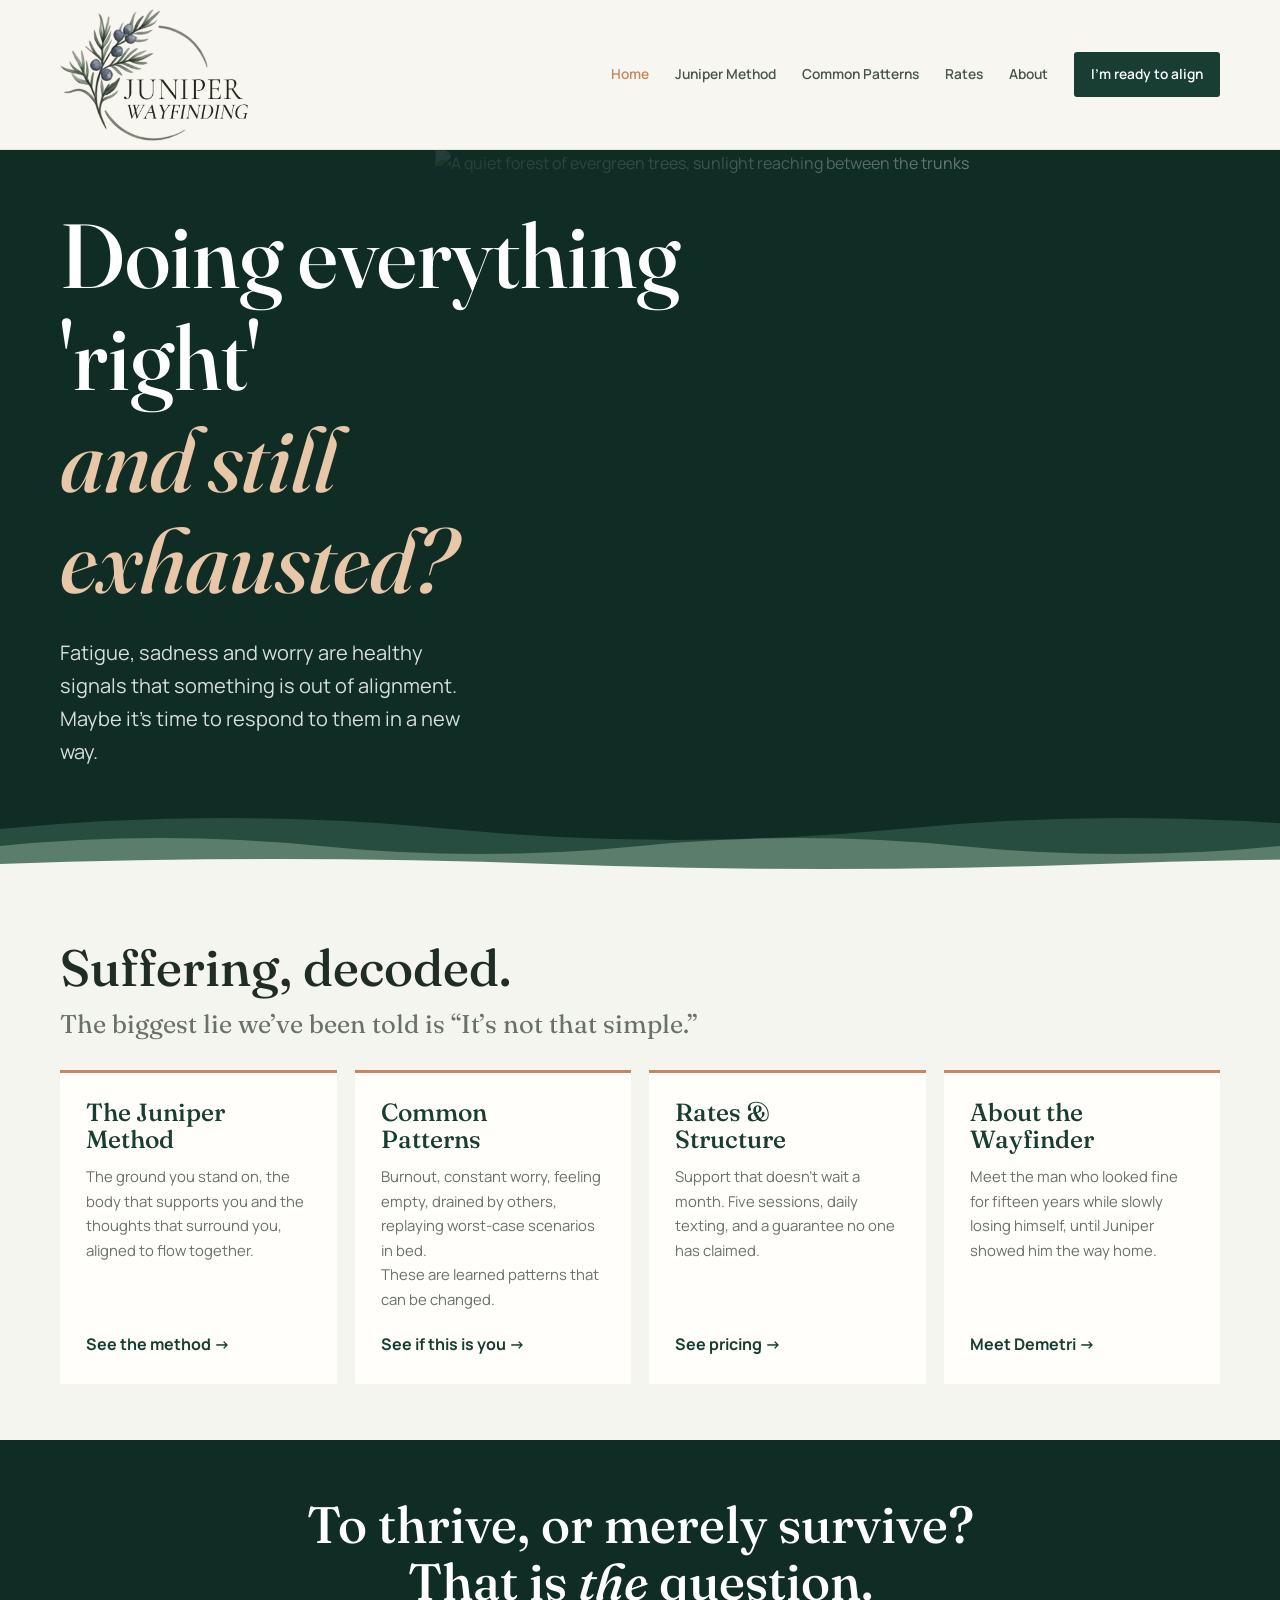
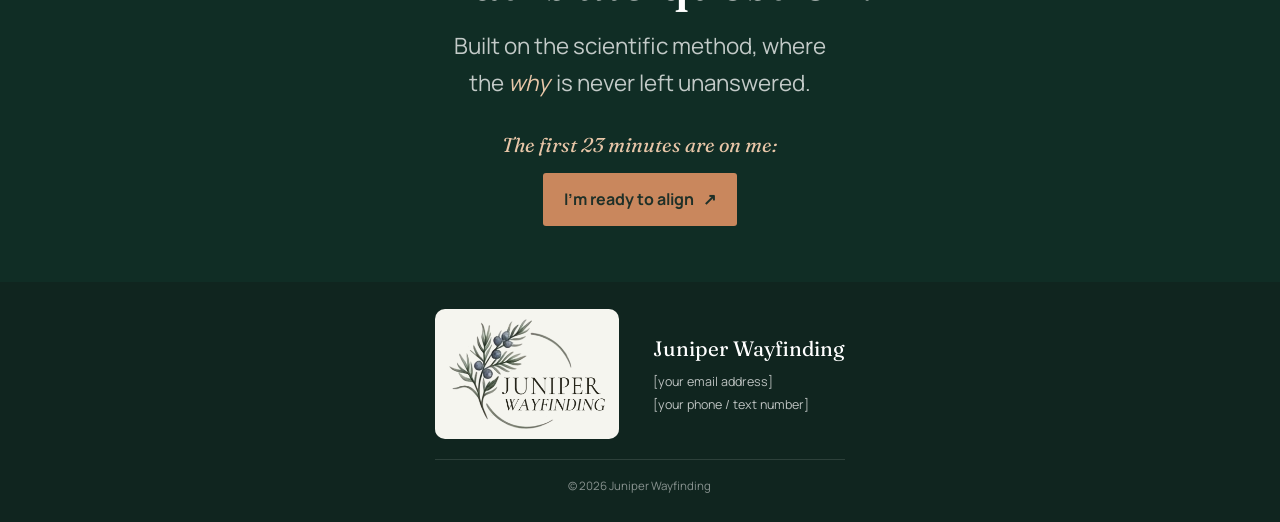
==== commit b71ccb23: "Update logo and booking form wording Co-Authored-By: Claude Opus 5.5 <noreply@anthropic.com>" ====
--- a/index.html
+++ b/index.html
@@ -9,7 +9,7 @@
 </head>
 <body>
 	<header class="site-header home-header"><nav class="nav-wrap shell" aria-label="Main navigation">
-		<a class="brand" href="index.html" aria-label="Juniper Wayfinding home"><img class="brand-logo" src="logo_inv.png" width="600" height="484" alt="Juniper Wayfinding"></a>
+		<a class="brand" href="index.html" aria-label="Juniper Wayfinding home"><img class="brand-logo" src="logo_tr.png" width="600" height="421" alt="Juniper Wayfinding"></a>
 		<button class="menu-toggle" type="button" aria-label="Open navigation" aria-expanded="false" aria-controls="site-links"><svg viewBox="0 0 24 24" fill="none" stroke="currentColor" stroke-width="1.8" aria-hidden="true"><path d="M4 7h16M4 12h16M4 17h16"/></svg></button>
 		<div class="nav-links" id="site-links"><a href="index.html" aria-current="page">Home</a><a href="method.html">Juniper Method</a><a class="nav-sub" href="method.html#inspired-by-juniper">Inspired by Juniper</a><a href="helps.html">Common Patterns</a><a href="rates.html">Rates</a><a href="about.html">About</a><a class="nav-book" href="booking.html">I’m ready to align</a></div>
 	</nav></header>
@@ -35,7 +35,7 @@
 		<section class="closing closing-leaves"><div class="leaf-fall-zone" aria-hidden="true"><span class="leaf leaf-1"></span><span class="leaf leaf-2"></span><span class="leaf leaf-3"></span><span class="leaf leaf-4"></span><span class="leaf leaf-5"></span><span class="leaf leaf-6"></span></div><div class="shell"><h2>To thrive, or merely survive? That is <em>the</em> question.</h2><p class="closing-lede">Built on the scientific method, where the <em class="why-word">why</em> is never left unanswered.</p><p class="spark-lead">The first 23 minutes are on me:</p><div class="actions" style="justify-content:center"><a class="button" href="booking.html">I’m ready to align <span aria-hidden="true">↗</span></a></div></div></section>
 	</main>
 	<footer class="footer">
-		<div class="footer-inner shell"><a class="brand" href="index.html"><img class="brand-logo" src="logo_inv.png" width="600" height="484" alt="Juniper Wayfinding"></a><div class="footer-info"><p class="footer-tag">Juniper Wayfinding</p><p class="footer-contact"><span>[your email address]</span><span>[your phone / text number]</span></p></div><p class="footer-copy">© <span id="year"></span> Juniper Wayfinding</p></div>
+		<div class="footer-inner shell"><a class="brand" href="index.html"><img class="brand-logo" src="logo_tr.png" width="600" height="421" alt="Juniper Wayfinding"></a><div class="footer-info"><p class="footer-tag">Juniper Wayfinding</p><p class="footer-contact"><span>[your email address]</span><span>[your phone / text number]</span></p></div><p class="footer-copy">© <span id="year"></span> Juniper Wayfinding</p></div>
 	</footer>
 	<script src="site.js" defer></script>
 </body>
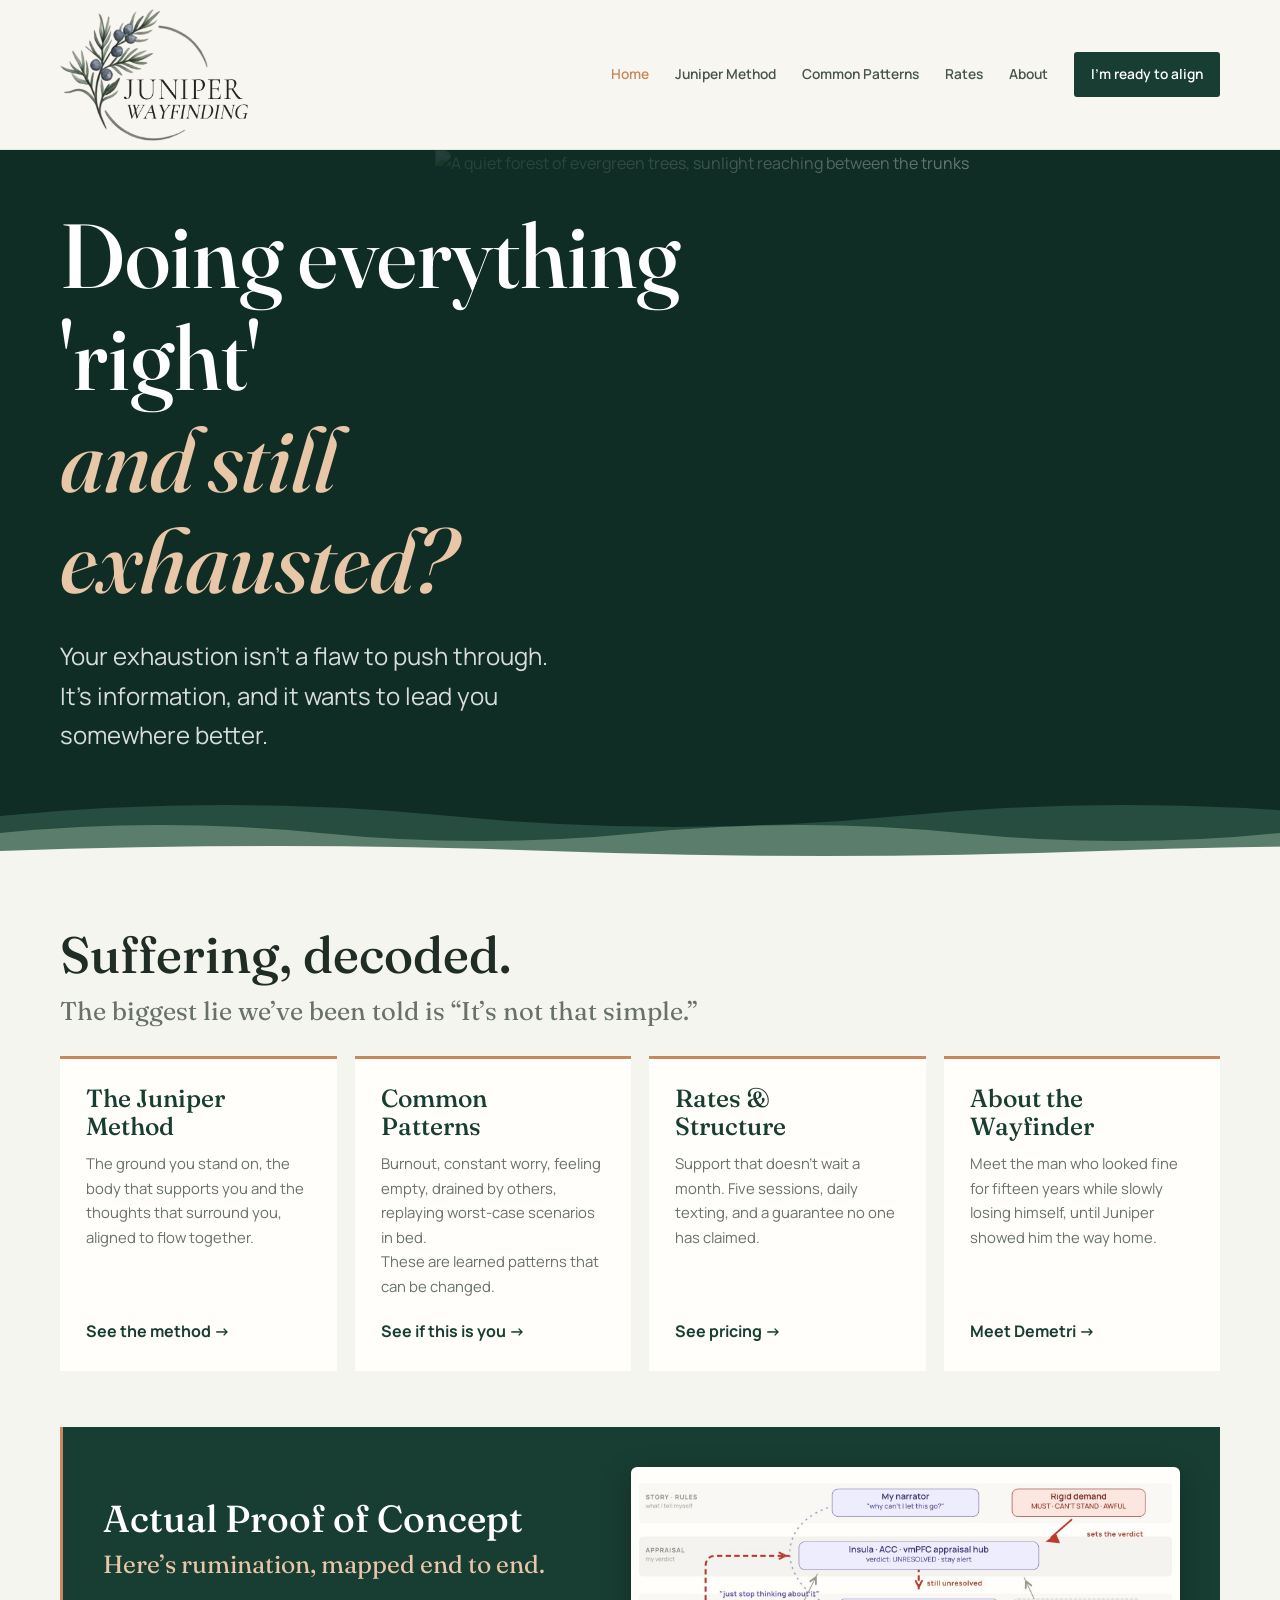
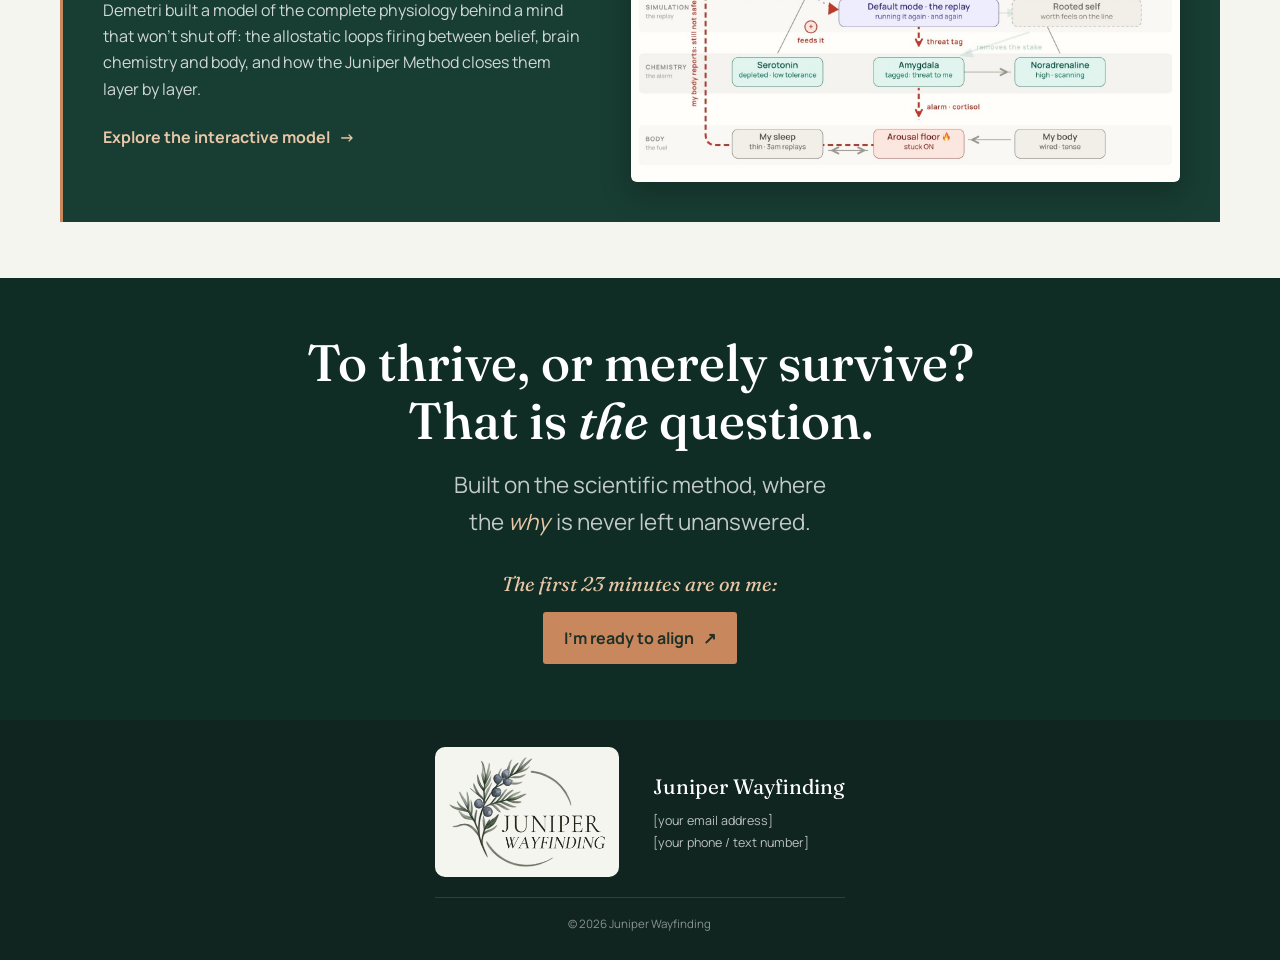
==== commit 81e5c79b: "Add rumination model, proof card and About page updates - Add interactive rumination model page and " ====
--- a/index.html
+++ b/index.html
@@ -2,7 +2,7 @@
 <html lang="en">
 <head>
 	<meta charset="utf-8"><meta name="viewport" content="width=device-width, initial-scale=1"><meta name="theme-color" content="#183d32">
-	<meta name="description" content="Wellness therapy for mind, body and beliefs, with dynamic sessions. Fatigue, sadness and worry are healthy signals that something is out of alignment.">
+	<meta name="description" content="Wellness therapy for mind, body and beliefs, with dynamic sessions. Your exhaustion isn’t a flaw to push through. It’s information, and it wants to lead you somewhere better.">
 	<title>Juniper Wayfinding | Wellness Therapy | Mind, Body &amp; Beliefs</title>
 	<link rel="preconnect" href="https://fonts.googleapis.com"><link rel="preconnect" href="https://fonts.gstatic.com" crossorigin>
 	<link href="https://fonts.googleapis.com/css2?family=Fraunces:ital,opsz,wght@0,9..144,400;0,9..144,500;0,9..144,600;1,9..144,400;1,9..144,500&family=Manrope:wght@400;500;600;700&display=swap" rel="stylesheet"><link rel="stylesheet" href="site.css">
@@ -19,7 +19,7 @@
 			<div class="hero-inner shell">
 				<div class="hero-copy">
 										<h1 id="hero-title">Doing everything 'right'<br><em>and still exhausted?</em></h1>
-					<p>Fatigue, sadness and worry are healthy signals that something is out of alignment. Maybe it’s time to respond to them in a new way.</p>
+					<p>Your exhaustion isn’t a flaw to push through. It’s information, and it wants to lead you somewhere better.</p>
 				</div>
 			</div>
 			<div class="hero-ridge" aria-hidden="true"><div class="ridge ridge-back"></div><div class="ridge ridge-mid"></div><div class="ridge ridge-front"></div><span class="leaf leaf-1"></span><span class="leaf leaf-2"></span><span class="leaf leaf-3"></span><span class="leaf leaf-4"></span><span class="leaf leaf-5"></span><span class="leaf leaf-6"></span></div>
@@ -32,6 +32,7 @@
 				<a class="path-link reveal" href="about.html"><h3>About the<br>Wayfinder</h3><p>Meet the man who looked fine for fifteen years while slowly losing himself, until Juniper showed him the way home.</p><span>Meet Demetri →</span></a>
 			</div>
 		</div></section>
+		<section class="proof"><div class="shell"><a class="proof-card reveal" href="ruminate.html"><div><h2>Actual Proof of Concept</h2><p class="proof-sub">Here’s rumination, mapped end to end.</p><p>Demetri built a model of the complete physiology behind a mind that won’t shut off: the allostatic loops firing between belief, brain chemistry and body, and how the Juniper Method closes them layer by layer.</p><span class="proof-cta">Explore the interactive model <span aria-hidden="true">→</span></span></div><figure class="proof-visual"><img src="model-preview.jpg" width="1600" height="900" loading="lazy" alt="Demetri’s rumination model: a red loop running from the appraisal hub through the replay, amygdala and arousal floor, then back up through the body."></figure></a></div></section>
 		<section class="closing closing-leaves"><div class="leaf-fall-zone" aria-hidden="true"><span class="leaf leaf-1"></span><span class="leaf leaf-2"></span><span class="leaf leaf-3"></span><span class="leaf leaf-4"></span><span class="leaf leaf-5"></span><span class="leaf leaf-6"></span></div><div class="shell"><h2>To thrive, or merely survive? That is <em>the</em> question.</h2><p class="closing-lede">Built on the scientific method, where the <em class="why-word">why</em> is never left unanswered.</p><p class="spark-lead">The first 23 minutes are on me:</p><div class="actions" style="justify-content:center"><a class="button" href="booking.html">I’m ready to align <span aria-hidden="true">↗</span></a></div></div></section>
 	</main>
 	<footer class="footer">
--- a/site.css
+++ b/site.css
@@ -2,7 +2,7 @@
 :focus-visible{outline:2px solid var(--orange);outline-offset:4px}.hero-copy{animation:copy-arrive .8s cubic-bezier(.2,.7,.2,1) both}@keyframes copy-arrive{from{opacity:0;transform:translateY(12px)}to{opacity:1;transform:translateY(0)}}.path-link{transition:transform .25s,box-shadow .25s}.path-link:hover{box-shadow:0 12px 28px rgb(24 61 50 / 9%)}
 *{box-sizing:border-box}html{scroll-behavior:smooth;scroll-padding-top:90px}body{margin:0;background:var(--paper);color:var(--ink);font:16px/1.65 var(--sans);-webkit-font-smoothing:antialiased}img{display:block;max-width:100%}a{color:inherit}button,input,select,textarea{font:inherit}.shell{width:min(var(--content),calc(100% - 48px));margin-inline:auto}.eyebrow{margin:0 0 14px;color:var(--orange);font-size:.73rem;font-weight:700;letter-spacing:.13em;text-transform:uppercase}h1,h2,h3,p{margin-top:0}h1,h2,h3{font-family:var(--serif);font-weight:500;line-height:1.12}h2{margin-bottom:20px;font-size:clamp(2.2rem,4vw,3.45rem)}h3{font-size:1.35rem}.lede{max-width:660px;color:var(--muted);font-size:1.08rem}.section{padding:var(--space) 0}.section-flush-top{padding-top:0}.section-head{max-width:740px;margin-bottom:calc(var(--space) * .5)}.section-head p:last-child{margin-bottom:0}.button{display:inline-flex;min-height:49px;align-items:center;justify-content:center;gap:9px;padding:12px 20px;border:1px solid transparent;border-radius:3px;background:var(--orange);color:#1f3028;font-weight:700;text-decoration:none;transition:transform .2s,background .2s}.button:hover{transform:translateY(-2px);background:#e79b70}.button-green{background:var(--forest);color:white}.button-green:hover{background:var(--green)}.button-quiet{border-color:rgb(255 255 255 / 44%);background:transparent;color:white}.button-quiet:hover{background:rgb(255 255 255 / 10%)}.actions{display:flex;flex-wrap:wrap;align-items:center;gap:12px}
 .site-header{position:sticky;z-index:20;top:0;border-bottom:1px solid rgb(24 61 50 / 9%);background:rgb(247 246 240 / 95%);backdrop-filter:blur(14px)}.nav-wrap{display:flex;min-height:76px;align-items:center;justify-content:space-between;gap:26px}.brand{display:inline-flex;align-items:center;gap:11px;color:var(--forest);text-decoration:none}.brand-mark{width:36px;height:42px}.brand-name{display:grid;gap:1px;font-size:1rem;font-weight:700;line-height:1.1}.brand-name small{color:var(--stone);font-size:.64rem;font-weight:600;letter-spacing:.13em;text-transform:uppercase}.nav-links{display:flex;align-items:center;gap:26px}.nav-links a{color:#47554d;font-size:.86rem;font-weight:600;text-decoration:none;transition:color .2s}.nav-links a:hover,.nav-links a[aria-current=page]{color:var(--orange)}.nav-links .nav-sub{display:none}.nav-links .nav-book{padding:11px 17px;border-radius:3px;background:var(--forest);color:white}.nav-links .nav-book:hover{background:var(--green);color:white}.menu-toggle{display:none;width:44px;height:44px;border:1px solid var(--stone-light);border-radius:3px;background:transparent;color:var(--forest);cursor:pointer}.menu-toggle svg{width:20px;height:20px}
-.hero{position:relative;display:flex;align-items:center;overflow:hidden;background:var(--deep);color:white}.hero::before{position:absolute;z-index:1;inset:0;background:linear-gradient(90deg,rgb(16 45 37 / 97%) 0%,rgb(16 45 37 / 85%) 48%,rgb(16 45 37 / 28%) 100%);content:""}.hero-image{position:absolute;inset:0 0 0 34%;width:66%;height:100%;object-fit:cover;object-position:center 54%;opacity:.82}.hero-inner{position:relative;z-index:2;padding-block:55px 115px}.hero-copy{max-width:650px}.hero .eyebrow,.page-hero .eyebrow{color:var(--orange-light)}.hero h1{max-width:700px;margin-bottom:24px;font-size:clamp(3.2rem,7.1vw,6.2rem);letter-spacing:0}.hero h1 em{color:var(--orange-light);font-weight:500}.hero-copy>p:not(.eyebrow){max-width:min(432px,80%);margin-bottom:0;color:rgb(255 255 255 / 84%);font-size:1.25rem}.hero-note{display:flex;align-items:center;gap:11px;margin-top:40px;color:rgb(255 255 255 / 74%);font-size:.82rem}.hero-note span{width:36px;height:1px;background:var(--orange)}.page-hero{position:relative;overflow:hidden;padding:calc(var(--space) * 1.15) 0;background:var(--forest);color:white}.page-hero h1{max-width:800px;margin-bottom:18px;font-size:clamp(2.9rem,6vw,5.2rem)}.page-hero h1:last-child{margin-bottom:0}.hero-warning{color:var(--orange-light)}.page-hero p:not(.eyebrow){max-width:650px;margin-bottom:0;color:rgb(255 255 255 / 79%);font-size:1.25rem}.page-hero .shell{position:relative;z-index:2}.page-hero-image{position:absolute;inset:0 0 0 48%;width:52%;height:100%;object-fit:cover;opacity:.28;mask-image:linear-gradient(90deg,transparent,black 35%)}
+.hero{position:relative;display:flex;align-items:center;overflow:hidden;background:var(--deep);color:white}.hero::before{position:absolute;z-index:1;inset:0;background:linear-gradient(90deg,rgb(16 45 37 / 97%) 0%,rgb(16 45 37 / 85%) 48%,rgb(16 45 37 / 28%) 100%);content:""}.hero-image{position:absolute;inset:0 0 0 34%;width:66%;height:100%;object-fit:cover;object-position:center 54%;opacity:.82}.hero-inner{position:relative;z-index:2;padding-block:55px 115px}.hero-copy{max-width:650px}.hero .eyebrow,.page-hero .eyebrow{color:var(--orange-light)}.hero h1{max-width:700px;margin-bottom:24px;font-size:clamp(3.2rem,7.1vw,6.2rem);letter-spacing:0}.hero h1 em{color:var(--orange-light);font-weight:500}.hero-copy>p:not(.eyebrow){max-width:min(520px,85%);margin-bottom:0;color:rgb(255 255 255 / 84%);font-size:1.5rem}.hero-note{display:flex;align-items:center;gap:11px;margin-top:40px;color:rgb(255 255 255 / 74%);font-size:.82rem}.hero-note span{width:36px;height:1px;background:var(--orange)}.page-hero{position:relative;overflow:hidden;padding:calc(var(--space) * 1.15) 0;background:var(--forest);color:white}.page-hero h1{max-width:800px;margin-bottom:18px;font-size:clamp(2.9rem,6vw,5.2rem)}.page-hero h1:last-child{margin-bottom:0}.hero-warning{color:var(--orange-light)}.page-hero p:not(.eyebrow){max-width:650px;margin-bottom:0;color:rgb(255 255 255 / 79%);font-size:1.25rem}.page-hero .shell{position:relative;z-index:2}.page-hero-image{position:absolute;inset:0 0 0 48%;width:52%;height:100%;object-fit:cover;opacity:.28;mask-image:linear-gradient(90deg,transparent,black 35%)}
 .belief{padding:25px 0;background:var(--orange);color:#27362e}.belief-inner{display:flex;align-items:center;justify-content:space-between;gap:32px}.belief p{max-width:830px;margin:0;font-family:var(--serif);font-size:clamp(1.25rem,2.5vw,1.9rem);line-height:1.35}.belief-label{flex:0 0 auto;font-size:.7rem;font-weight:700;letter-spacing:.12em;text-transform:uppercase}.questions{background:#f0f0e9}.question-grid{display:grid;grid-template-columns:.8fr 1.2fr;gap:65px;align-items:start}.question-grid h2{max-width:440px}.question-list{display:grid;grid-template-columns:1fr 1fr;gap:0 28px;margin:0;padding:0;list-style:none}.question-list li{position:relative;padding:10px 0 10px 22px;border-top:1px solid #d7dbd4;color:#425148;font-family:var(--serif);font-size:1.28rem;line-height:1.4}.question-list li::before{position:absolute;top:calc(10px + .7em - 3px);left:2px;width:6px;height:6px;border-radius:50%;background:var(--orange);content:""}.home-paths{display:grid;grid-template-columns:repeat(auto-fit,minmax(230px,1fr));gap:18px}.path-link{display:flex;min-height:190px;flex-direction:column;align-items:flex-start;padding:26px;border-top:3px solid var(--orange);background:var(--white);text-decoration:none;transition:transform .2s}.path-link:hover{transform:translateY(-4px)}.path-link span{margin-top:auto;color:var(--forest);font-weight:700}.path-link h3{margin-bottom:10px;color:var(--forest);font-size:1.55rem}.path-link p{margin:0 0 20px;color:var(--muted);font-size:.93rem}.home-end{padding:57px 0;background:var(--forest);color:white}.home-end .shell{display:flex;align-items:center;justify-content:space-between;gap:28px}.home-end h2{max-width:630px;margin:0;font-size:clamp(1.8rem,3.3vw,2.7rem)}
 .method-intro{display:grid;grid-template-columns:1fr .75fr;align-items:end;gap:44px}.method-intro .lede{margin-bottom:5px}.tree-map{display:grid;grid-template-columns:1fr 1fr;align-items:center;gap:clamp(30px,7vw,90px);margin-top:45px;padding:34px;border:1px solid var(--stone-light);background:var(--white)}.tree-art{width:100%;max-width:400px;margin-inline:auto}.tree-list{display:grid;gap:21px}.truth-list{margin:0;padding:0;list-style:none}.truth-list li{position:relative;padding-left:20px}.truth-list li+li{margin-top:6px}.truth-list li::before{position:absolute;top:.7em;left:2px;width:6px;height:6px;margin-top:-3px;border-radius:50%;background:var(--orange);content:""}.why .prose p.source-link{margin-top:34px;padding-top:22px;border-top:1px solid rgb(255 255 255 / 18%);color:rgb(255 255 255 / 65%);font-size:.92rem}.source-link a{display:block;margin-bottom:4px;color:var(--orange-light);font-family:var(--serif);font-size:1.3rem;text-decoration:none}.source-link a:hover{text-decoration:underline;text-underline-offset:4px}.hero-jumps{margin-top:30px}.equation-sub{margin:-8px 0 0;color:var(--muted);font-family:var(--serif);font-size:clamp(1.25rem,2vw,1.6rem);line-height:1.3}.about-copy p a{color:var(--orange-light);text-underline-offset:3px}.about-copy p a:hover{color:white}.about-copy .beliefs-lead{margin-top:26px;color:var(--orange-light)!important;font-family:var(--serif);font-size:1.3rem}.credentials-lead{margin:0 0 14px;color:var(--muted);font-family:var(--serif);font-size:1.6rem;line-height:1.25;font-style:italic}.quick:has(+ .layers-section){padding-bottom:calc(var(--space) * .6)}.quick-flow>:last-child{margin-bottom:0}.layers-section{padding-top:calc(var(--space) * .6)}.method-intro h2{margin-bottom:0}.layers-section .tree-photo{margin-top:calc(var(--space) * .4)}.tree-photo{margin:calc(var(--space) * .6) 0 0}.tree-photo img{display:block;width:100%;height:auto;aspect-ratio:2056/1536;object-fit:cover;object-position:92.6% 50%;--lean:6%;clip-path:polygon(var(--lean) 0,100% 0,calc(100% - var(--lean)) 100%,0 100%)}.tree-step{display:grid;grid-template-columns:46px 1fr;gap:15px}.step-number{display:grid;width:42px;height:42px;place-items:center;border:1px solid var(--orange);border-radius:50%;color:var(--forest);font-family:var(--serif);font-size:1.2rem}.tree-step h3{margin:0 0 5px;color:var(--forest);font-size:1.3rem}.tree-step p{margin:0;color:var(--muted);font-size:.93rem}.layers{display:grid;gap:14px;margin-top:calc(var(--space) * .6)}.layer{display:grid;grid-template-columns:68px minmax(210px,.75fr) 1.25fr;gap:22px;padding:28px 0;border-top:1px solid var(--stone-light)}.layer-index{color:var(--orange);font-family:var(--serif);font-size:2.15rem}.layer h3{margin:0 0 12px;color:var(--forest);font-size:1.7rem}.layer blockquote{margin:0;color:var(--stone);font-family:var(--serif);font-size:1rem;font-style:italic;line-height:1.55}.layer-content>p{margin-bottom:14px;color:var(--muted)}.practice-list{display:grid;grid-template-columns:1fr 1fr;gap:9px 18px;margin:0;padding:0;list-style:none}.practice-list li{display:flex;gap:9px;color:#46534b;font-size:.9rem}.practice-list li::before{color:var(--orange);content:"✦"}.method-close{max-width:780px;margin:38px auto 0;text-align:center}.method-close p{color:var(--muted)}
 .about{background:var(--forest);color:white}.about-grid{display:grid;grid-template-columns:.8fr 1fr;align-items:center;gap:clamp(45px,8vw,100px)}.about-photo{position:relative;min-height:480px}.about-photo img{width:100%;height:480px;object-fit:cover;object-position:center}.about-photo::after{position:absolute;inset:15px -15px -15px 15px;z-index:-1;border:1px solid var(--orange);content:""}.about .eyebrow{color:var(--orange-light)}.about-copy p{color:rgb(255 255 255 / 78%)}.signature{margin-top:26px;color:var(--orange-light)!important;font-family:var(--serif);font-size:1.4rem}.values{display:grid;grid-template-columns:repeat(3,1fr);gap:28px;margin-top:48px;padding-top:27px;border-top:1px solid rgb(255 255 255 / 22%)}.values strong{display:block;margin-bottom:6px;color:var(--orange-light);font-family:var(--serif);font-size:1.24rem;font-weight:500}.values span{color:rgb(255 255 255 / 70%);font-size:.88rem}.rates-grid,.booking-grid{display:grid;grid-template-columns:1fr 1fr;gap:clamp(42px,8vw,90px);align-items:start}.rate-list{border-top:1px solid #d9ddd5}.rate-row{display:flex;align-items:start;justify-content:space-between;gap:18px;padding:21px 0;border-bottom:1px solid #d9ddd5}.rate-row h3{margin:0 0 5px;color:var(--forest);font-size:1.2rem}.rate-row p{margin:0;color:var(--muted);font-size:.9rem}.rate-value{flex:0 0 auto;color:var(--forest);font-size:.9rem;font-weight:700;text-align:right}.rate-note{margin-top:23px;padding:25px;border-left:3px solid var(--orange);background:#edeee8}.rate-note h3{color:var(--forest);font-size:1.4rem}.rate-note p{margin-bottom:13px;color:var(--muted);font-size:.93rem}.rate-note p:last-child{margin:0}.rate-note a{color:var(--forest);font-weight:700;text-underline-offset:3px}.booking{background:#edeee8}.booking-copy>p{color:var(--muted)}.booking-points{display:grid;gap:13px;margin:28px 0 0;padding:0;list-style:none}.booking-points li{display:flex;gap:12px;color:#46534b}.booking-points li::before{color:var(--orange);content:"✦"}.booking-form{padding:30px;background:var(--white)}.form-row{display:grid;grid-template-columns:1fr 1fr;gap:16px}.field{display:grid;gap:7px;margin-bottom:16px}.field label{color:var(--forest);font-size:.83rem;font-weight:700}.field input,.field select,.field textarea{width:100%;min-height:47px;padding:11px 12px;border:1px solid #cdd2ca;border-radius:2px;outline:none;background:white;color:var(--ink)}.field textarea{min-height:94px;resize:vertical}.field input:focus,.field select:focus,.field textarea:focus{border-color:var(--green);box-shadow:0 0 0 3px rgb(49 91 75 / 13%)}.privacy-note{margin:0 0 18px;color:var(--stone);font-size:.79rem}.booking-form .button{border:0;cursor:pointer}.form-status{min-height:1.5em;margin:13px 0 0;color:var(--forest);font-size:.89rem}.closing{padding:var(--space) 0;background:var(--deep);color:white;text-align:center}.closing .eyebrow{color:var(--orange-light)}.closing h2{max-width:760px;margin:0 auto 18px;text-wrap:balance}.closing h2+.actions{margin-top:28px}.closing p{max-width:580px;margin:0 auto 25px;color:rgb(255 255 255 / 75%)}.closing .closing-lede{font-size:1.25rem;text-wrap:balance}.closing .closing-kicker{margin-top:-6px;color:var(--orange-light);font-family:var(--serif);font-size:clamp(1.5rem,2.6vw,2.1rem);line-height:1.2;text-wrap:balance}.footer{padding:27px 0;background:#10251f;color:rgb(255 255 255 / 72%)}.footer-inner{display:grid;grid-template-columns:auto 1fr;align-items:center;gap:20px 34px}.footer-copy{grid-column:1/-1;margin:0;padding-top:16px;border-top:1px solid rgb(255 255 255 / 12%);color:rgb(255 255 255 / 50%);font-size:.72rem!important;text-align:left}.footer-contact{display:grid;gap:2px;text-align:left}.footer .brand{color:white}.footer .brand-name small{color:rgb(255 255 255 / 62%)}.footer p{margin:0;font-size:.78rem}.footer-links{display:flex;gap:18px}.footer-links a{font-size:.82rem;text-decoration:none}.footer-links a:hover{color:var(--orange-light)}.reveal{opacity:0;transform:translateY(18px);transition:opacity .65s,transform .65s}.reveal.is-visible{opacity:1;transform:translateY(0)}
@@ -10,7 +10,7 @@
 @media(max-width:1080px){.nav-links{gap:16px}.nav-links a{font-size:.8rem}}
 @media(max-width:940px){.menu-toggle{display:grid;place-items:center}.nav-links{position:absolute;top:100%;right:0;left:0;display:none;align-items:stretch;gap:0;padding:6px 24px 14px;border-bottom:1px solid var(--stone-light);background:var(--paper)}.nav-links.is-open{display:grid}.nav-links .nav-sub{display:block;margin-top:-5px;padding:3px 8px 2px 22px;border-left:2px solid var(--orange-light);margin-left:10px;color:var(--muted);font-size:.88rem}.nav-links a{padding:8px;font-size:.95rem}.nav-links .nav-book,.nav-links .nav-book:hover{margin-top:0;padding:8px;border-radius:0;background:none;color:#47554d;text-align:left}.nav-links .nav-book:hover{color:var(--orange)}}
 @media(max-width:850px){.question-grid{gap:34px}.layer{grid-template-columns:54px minmax(180px,.75fr) 1.25fr;gap:16px}.rates-grid,.booking-grid{gap:40px}}
-@media(max-width:680px){:root{--space:44px}html{scroll-padding-top:72px}.shell{width:min(var(--content),calc(100% - 36px))}.section{padding:var(--space) 0}.nav-wrap{min-height:68px}.hero::before{background:linear-gradient(90deg,rgb(16 45 37 / 89%),rgb(16 45 37 / 56%)),linear-gradient(0deg,rgb(16 45 37 / 40%),transparent)}.hero-image{inset:0;width:100%;opacity:.65;object-position:58% center}.hero-inner{padding-block:37px 110px}.hero h1{font-size:clamp(3rem,13vw,4.6rem)}.hero-copy>p:not(.eyebrow){font-size:1.25rem}.hero-note{margin-top:32px}.page-hero{padding:calc(var(--space) * 1.15) 0}.page-hero-image{inset:0;width:100%;opacity:.18;mask-image:linear-gradient(90deg,transparent,black)}.belief-inner,.home-end .shell{align-items:flex-start;flex-direction:column;gap:13px}.belief-label{font-size:.65rem}.question-grid,.method-intro,.rates-grid,.booking-grid,.about-grid{grid-template-columns:1fr;gap:28px}.question-list{grid-template-columns:1fr}.question-list li{font-size:1.2rem}.home-paths{grid-template-columns:1fr}.path-link{min-height:160px}.tree-map{grid-template-columns:1fr;gap:20px;margin-top:30px;padding:20px 16px}.tree-art{max-width:310px}.tree-list{gap:17px}.layers{margin-top:calc(var(--space) * .6)}.layer{grid-template-columns:42px 1fr;gap:8px 13px;padding:24px 0}.layer-index{grid-row:span 2;font-size:1.8rem}.layer h3{font-size:1.5rem}.layer blockquote{margin-bottom:8px;font-size:.96rem}.layer-content{grid-column:2}.practice-list{grid-template-columns:1fr;gap:8px}.about-photo,.about-photo img{min-height:340px;height:340px}.values{grid-template-columns:1fr;gap:16px;margin-top:34px}.rate-note{padding:21px}.rate-row{gap:10px}.rate-value{font-size:.82rem}.booking-form{padding:22px 18px}.form-row{grid-template-columns:1fr;gap:0}.footer-inner{grid-template-columns:1fr;justify-items:center;gap:16px}.footer-copy,.footer-contact,.footer-info{text-align:center}.footer-copy{justify-self:stretch}.footer-links{flex-wrap:wrap}}
+@media(max-width:680px){:root{--space:44px}html{scroll-padding-top:72px}.shell{width:min(var(--content),calc(100% - 36px))}.section{padding:var(--space) 0}.nav-wrap{min-height:68px}.hero::before{background:linear-gradient(90deg,rgb(16 45 37 / 89%),rgb(16 45 37 / 56%)),linear-gradient(0deg,rgb(16 45 37 / 40%),transparent)}.hero-image{inset:0;width:100%;opacity:.65;object-position:58% center}.hero-inner{padding-block:37px 110px}.hero h1{font-size:clamp(3rem,13vw,4.6rem)}.hero-copy>p:not(.eyebrow){font-size:1.375rem}.hero-note{margin-top:32px}.page-hero{padding:calc(var(--space) * 1.15) 0}.page-hero-image{inset:0;width:100%;opacity:.18;mask-image:linear-gradient(90deg,transparent,black)}.belief-inner,.home-end .shell{align-items:flex-start;flex-direction:column;gap:13px}.belief-label{font-size:.65rem}.question-grid,.method-intro,.rates-grid,.booking-grid,.about-grid{grid-template-columns:1fr;gap:28px}.question-list{grid-template-columns:1fr}.question-list li{font-size:1.2rem}.home-paths{grid-template-columns:1fr}.path-link{min-height:160px}.tree-map{grid-template-columns:1fr;gap:20px;margin-top:30px;padding:20px 16px}.tree-art{max-width:310px}.tree-list{gap:17px}.layers{margin-top:calc(var(--space) * .6)}.layer{grid-template-columns:42px 1fr;gap:8px 13px;padding:24px 0}.layer-index{grid-row:span 2;font-size:1.8rem}.layer h3{font-size:1.5rem}.layer blockquote{margin-bottom:8px;font-size:.96rem}.layer-content{grid-column:2}.practice-list{grid-template-columns:1fr;gap:8px}.about-photo,.about-photo img{min-height:340px;height:340px}.values{grid-template-columns:1fr;gap:16px;margin-top:34px}.rate-note{padding:21px}.rate-row{gap:10px}.rate-value{font-size:.82rem}.booking-form{padding:22px 18px}.form-row{grid-template-columns:1fr;gap:0}.footer-inner{grid-template-columns:1fr;justify-items:center;gap:16px}.footer-copy,.footer-contact,.footer-info{text-align:center}.footer-copy{justify-self:stretch}.footer-links{flex-wrap:wrap}}
 /* ---- Added: content pages ---- */
 .footer-crisis{padding:16px 0;border-bottom:1px solid rgb(255 255 255 / 12%);margin-bottom:26px}.footer-crisis p{max-width:900px;margin:0;color:rgb(255 255 255 / 62%);font-size:.74rem;line-height:1.55}.footer-crisis strong{color:var(--orange-light)}.footer-crisis a{color:white;font-weight:700;text-underline-offset:3px}.footer:has(.footer-crisis){padding-top:0}
 .crisis-panel{padding:24px 26px;border-left:4px solid var(--orange);background:var(--white)}.crisis-panel h3{margin-bottom:8px;color:var(--forest);font-size:1.3rem}.crisis-panel p{margin:0 0 8px;color:#46534b}.crisis-panel p:last-child{margin:0}.crisis-panel a{color:var(--forest);font-weight:700;text-underline-offset:3px}
@@ -25,7 +25,7 @@
 .price{display:flex;flex-wrap:wrap;align-items:flex-end;gap:14px 40px;margin:0 0 20px}.price div{display:grid}.price strong{color:var(--forest);font-family:var(--serif);font-size:clamp(3rem,6vw,4.4rem);font-weight:500;line-height:1}.price span{color:var(--stone);font-size:.9rem;font-weight:700;letter-spacing:.12em;text-transform:uppercase}.price .plus{align-self:center;color:var(--orange);font-family:var(--serif);font-size:2rem}
 .feature-grid{display:grid;grid-template-columns:1fr 1fr;gap:18px;margin-top:10px}.feature{padding:28px;background:var(--white);border-top:3px solid var(--forest)}.feature h3{margin-bottom:10px;color:var(--forest);font-size:1.4rem}.feature p{margin:0;color:var(--muted)}.feature .fine{margin-top:12px;font-size:.84rem;color:var(--stone)}
 .credentials{display:grid;gap:0;margin:0 0 22px;padding:0;list-style:none;border-top:1px solid #d9ddd5}.credentials:last-child{margin-bottom:0}.credentials li{display:flex;gap:12px;padding:14px 0;border-bottom:1px solid #d9ddd5;color:var(--forest);font-family:var(--serif);font-size:1.15rem}.credentials li::before{color:var(--orange);content:"✦";font-family:var(--sans);font-size:.9rem;line-height:1.9}
-.not-box{padding:clamp(26px,4vw,42px);background:#3a2a20;color:white;border-left:5px solid var(--orange)}.not-box h2{color:white;font-size:clamp(1.9rem,3.4vw,2.6rem)}.not-box p{max-width:780px;color:rgb(255 255 255 / 86%);font-size:1.04rem;line-height:1.75}.not-box p:last-child{margin-bottom:0}.not-box strong{color:var(--orange-light)}.not-box a{color:white;font-weight:700}
+.not-box{padding:clamp(26px,4vw,42px);background:#3a2a20;color:white;border-left:5px solid var(--orange)}.not-box h2{color:white;font-size:clamp(1.9rem,3.4vw,2.6rem)}.not-box p{max-width:780px;color:rgb(255 255 255 / 86%);font-size:1.04rem;line-height:1.75}.not-box p:last-child{margin-bottom:0}.not-box strong{color:var(--orange-light)}.not-box a{color:white}
 .story-hero{padding:calc(var(--space) * 1.15) 0 calc(var(--space) * .75);background:#ece8df;color:var(--ink)}.story-hero .eyebrow{color:#a8663f}.story-hero h1{max-width:760px;margin-bottom:16px;color:#2e2a24;font-size:clamp(2.6rem,5.4vw,4.4rem)}.story-hero p{max-width:600px;margin:0;color:#6b665c;font-family:var(--serif);font-style:italic;font-size:1.1rem}
 .story{padding:calc(var(--space) * .75) 0 var(--space);background:#f6f3ec}.story-body{max-width:660px;margin-inline:auto}.story-body h2{margin:0 0 22px;color:#2e2a24;font-size:clamp(2rem,3.6vw,2.6rem)}.story-body h3{margin:54px 0 16px;color:#5a3d2b;font-size:1.5rem;font-style:italic}.story-body p{color:#3a3630;font-family:var(--serif);font-size:1.18rem;line-height:1.85}.story-body>p:first-of-type::first-letter{float:left;margin:8px 10px 0 0;color:#a8663f;font-size:4.2rem;line-height:.8}.story-body hr{width:60px;margin:54px auto;border:0;border-top:1px solid #c9875d}.story-sign{margin-top:40px!important;color:#a8663f!important;font-style:italic}
 @media(max-width:680px){.basics{grid-template-columns:1fr}.basics>div,.basics>div+div{padding:18px 0;border-left:0}.basics>div+div{border-top:1px solid #d9ddd5}.quick-grid,.feature-grid,.pattern{grid-template-columns:1fr}.pattern{padding:22px 18px}.root-steps li{grid-template-columns:1fr;gap:2px}.intro{padding:56px 0 20px}.story-body p{font-size:1.08rem}}
@@ -66,4 +66,10 @@
 .footer-tag{margin:0 0 6px!important;color:white;font-family:var(--serif);font-size:1.3rem!important}.footer-contact span{display:block}.home-header .nav-wrap{min-height:149px;transition:min-height .35s ease}.home-header .brand-logo{height:132px;margin-block:0;transition:height .35s ease}.home-header.is-scrolled .nav-wrap{min-height:76px}.home-header.is-scrolled .brand-logo{height:66px}@media(max-width:680px){.home-header .nav-wrap{min-height:132px}.home-header .brand-logo{height:115px}.home-header.is-scrolled .nav-wrap{min-height:68px}.home-header.is-scrolled .brand-logo{height:58px}.footer .brand-logo{height:110px}}
 .footer-inner{grid-template-columns:auto auto;justify-content:center}@media(max-width:680px){.footer-inner{grid-template-columns:1fr}}.footer-copy{text-align:center}
 @media(max-width:680px){.hero-ridge{height:90px}.ridge-back{background-size:380px 90px;animation-name:ridge-back-m}.ridge-mid{background-size:270px 90px;animation-name:ridge-mid-m}.ridge-front{background-size:460px 90px;animation-name:ridge-front-m}@keyframes ridge-back-m{to{background-position-x:-380px}}@keyframes ridge-mid-m{to{background-position-x:-270px}}@keyframes ridge-front-m{to{background-position-x:-460px}}}
-.about-grid-flip{grid-template-columns:1fr .8fr;margin-top:clamp(56px,8vw,96px)}.about-grid-flip .about-photo::after{inset:15px 15px -15px -15px}.about-grid-flip .beliefs-lead{margin-top:0}@media(max-width:680px){.about-grid-flip{grid-template-columns:1fr;margin-top:40px}}
+.about-grid-flip{grid-template-columns:1fr .8fr;margin-top:14px}.about-grid-flip .about-photo::after{inset:15px 15px -15px -15px}.about-grid-flip .beliefs-lead{margin-top:0}@media(max-width:680px){.about-grid-flip{grid-template-columns:1fr;margin-top:17px}}
+/* ---- Proof card: links to the rumination model ---- */
+.proof{padding:calc(var(--space) * .75) 0}.proof-card{display:grid;grid-template-columns:1fr 1.15fr;align-items:center;gap:clamp(26px,4vw,52px);padding:clamp(24px,3.5vw,40px);border-left:3px solid var(--orange);background:var(--forest);color:white;text-decoration:none;transition:transform .25s,box-shadow .25s}.proof-card:hover{transform:translateY(-3px);box-shadow:0 16px 36px rgb(16 45 37 / 22%)}.proof-card h2{margin-bottom:10px;font-size:clamp(1.7rem,3vw,2.35rem)}.proof-card p{margin-bottom:22px;color:rgb(255 255 255 / 80%)}.proof-sub{margin:-2px 0 16px!important;color:var(--orange-light)!important;font-family:var(--serif);font-size:clamp(1.25rem,2vw,1.55rem)!important;line-height:1.3;text-wrap:balance}.proof-cta{display:inline-flex;align-items:center;gap:9px;color:var(--orange-light);font-weight:700}.proof-cta span{transition:transform .2s}.proof-card:hover .proof-cta span{transform:translateX(4px)}.proof-visual{margin:0;padding:8px;border-radius:6px;background:#fffefa;box-shadow:0 10px 30px rgb(0 0 0 / 25%)}.proof-visual img{width:100%;height:auto;border-radius:3px}
+.proof-tint{background:#f0f0e9}.proof+.section{padding-top:calc(var(--space) * .3)}.section+.proof{padding-top:0;padding-bottom:var(--space)}
+@media(max-width:680px){.proof{padding:28px 0}.proof-card{grid-template-columns:1fr;gap:22px;padding:24px 20px}.proof-visual{order:-1}}
+.left-behind{display:grid;margin:0;padding:0;list-style:none}.left-behind li{padding:8px 0;border-top:1px solid rgb(255 255 255 / 16%);color:rgb(255 255 255 / 80%);font-family:var(--serif);font-size:1.08rem;text-decoration:line-through;text-decoration-color:var(--orange);text-decoration-thickness:1px}
+@media(max-width:680px){.left-behind li{font-size:clamp(.7rem,calc((100vw - 52px) / 24),1.08rem)}}
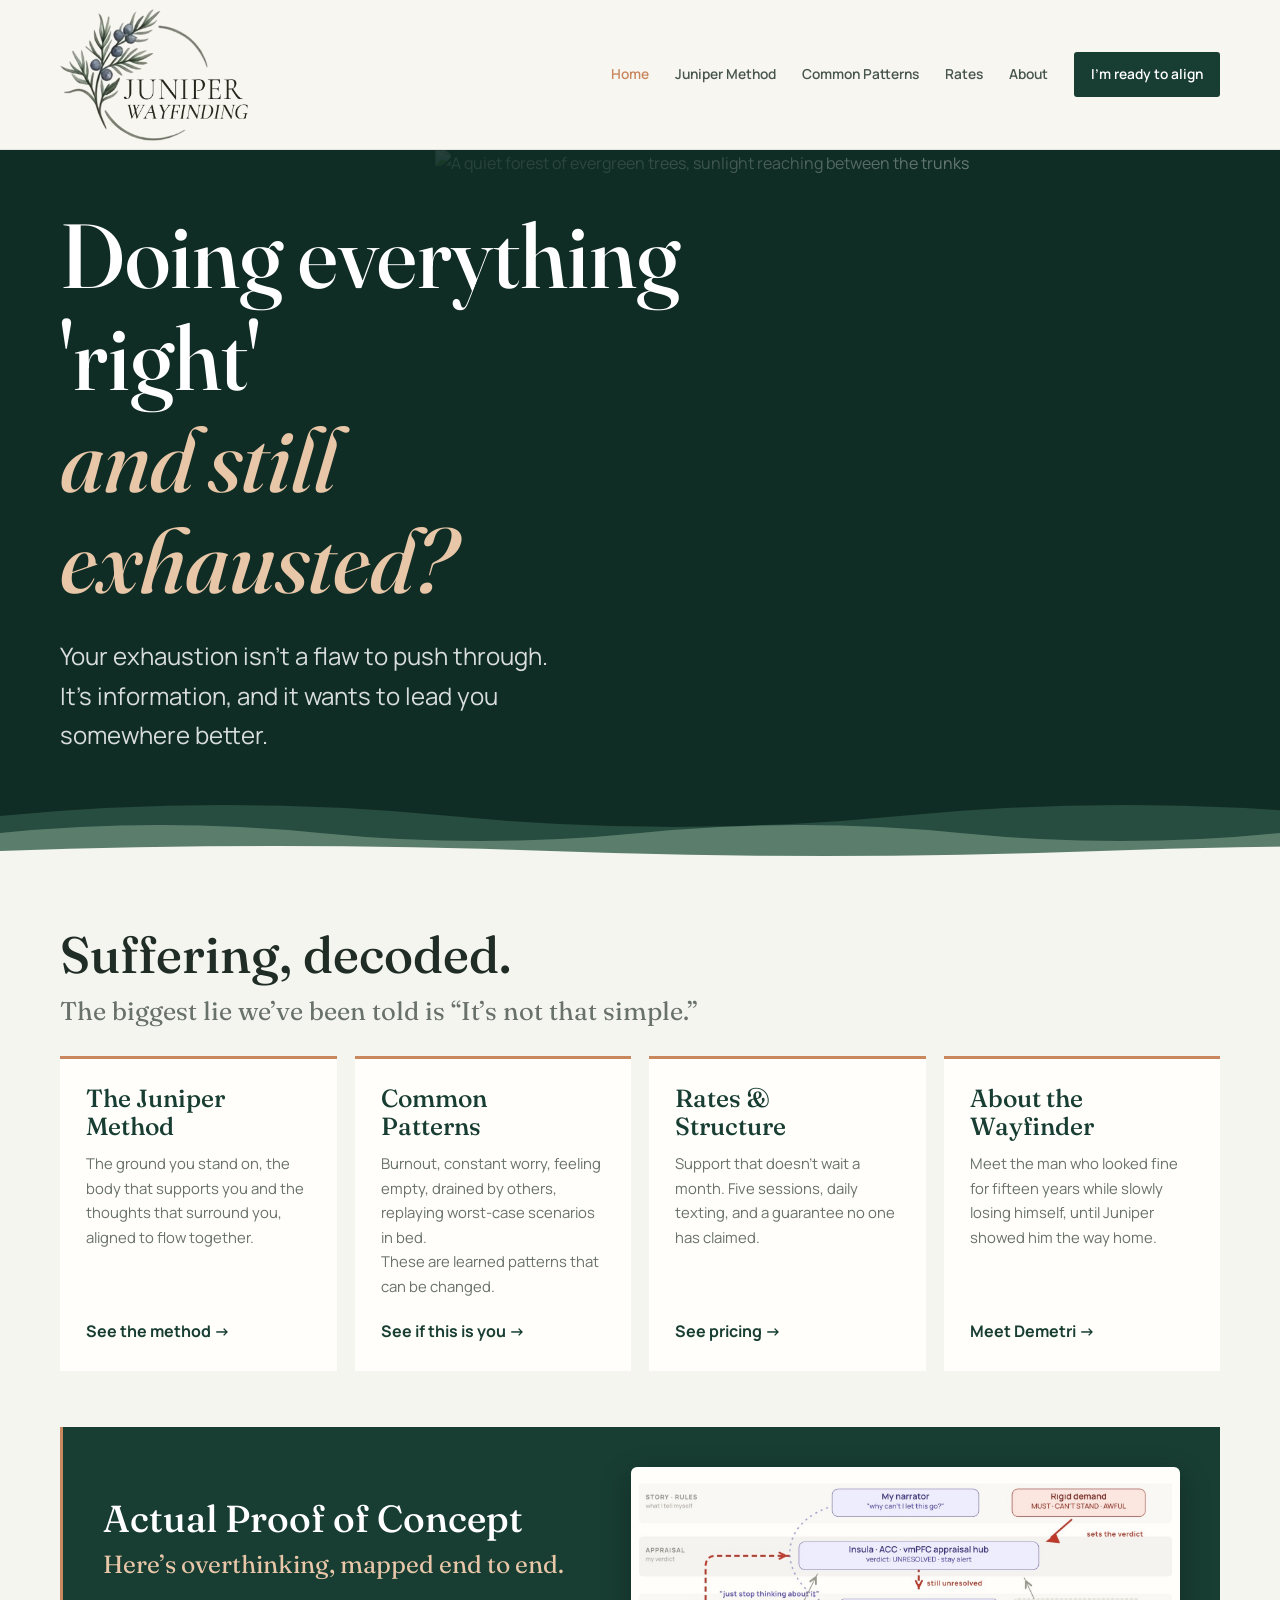
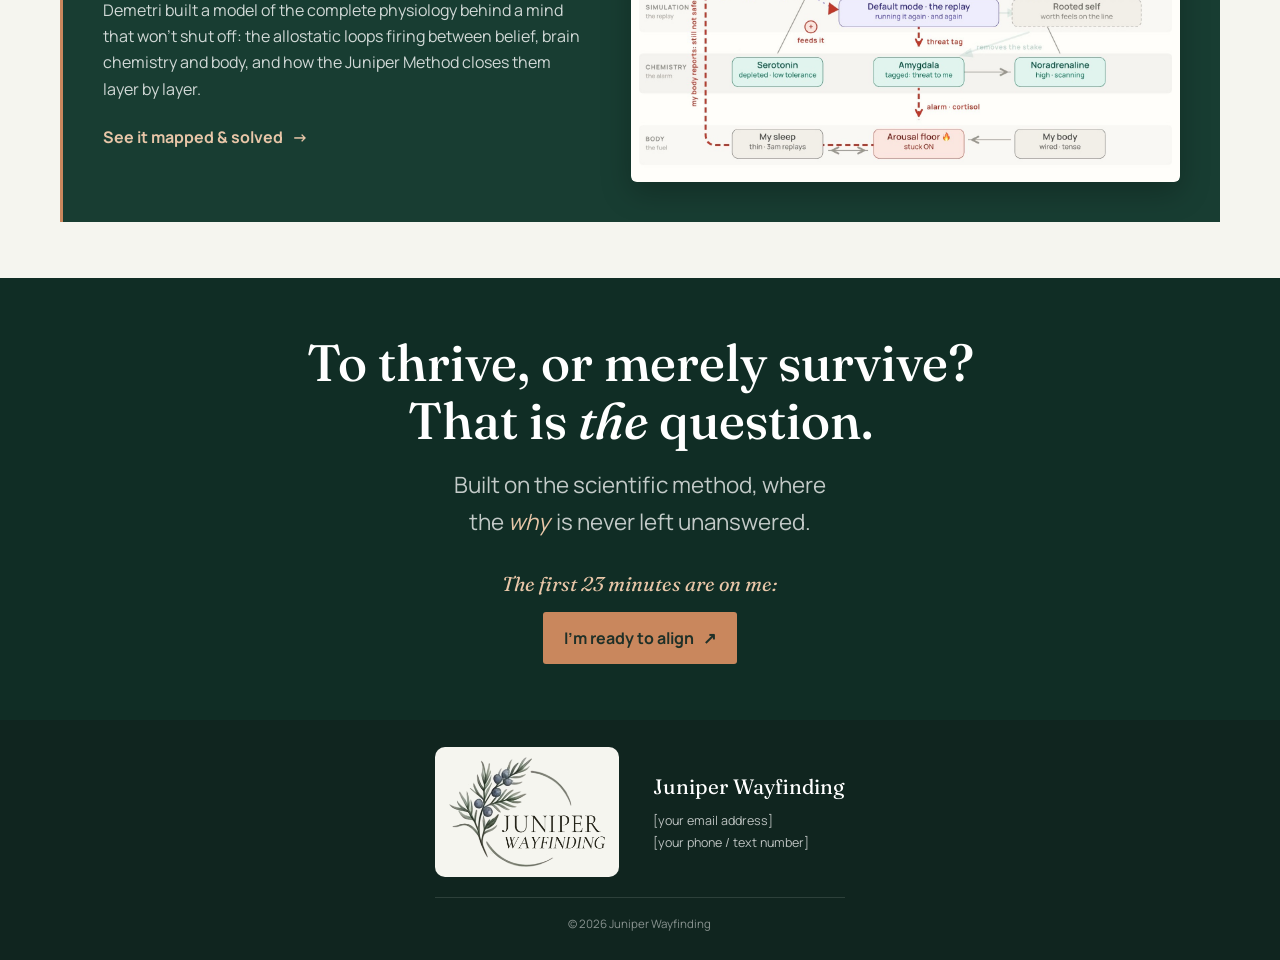
==== commit eaf1d9a8: "Rename rumination model to "Overthinking: Mapped & Solved" - Add "Overthinking: Solved" sub-item und" ====
--- a/index.html
+++ b/index.html
@@ -11,7 +11,7 @@
 	<header class="site-header home-header"><nav class="nav-wrap shell" aria-label="Main navigation">
 		<a class="brand" href="index.html" aria-label="Juniper Wayfinding home"><img class="brand-logo" src="logo_tr.png" width="600" height="421" alt="Juniper Wayfinding"></a>
 		<button class="menu-toggle" type="button" aria-label="Open navigation" aria-expanded="false" aria-controls="site-links"><svg viewBox="0 0 24 24" fill="none" stroke="currentColor" stroke-width="1.8" aria-hidden="true"><path d="M4 7h16M4 12h16M4 17h16"/></svg></button>
-		<div class="nav-links" id="site-links"><a href="index.html" aria-current="page">Home</a><a href="method.html">Juniper Method</a><a class="nav-sub" href="method.html#inspired-by-juniper">Inspired by Juniper</a><a href="helps.html">Common Patterns</a><a href="rates.html">Rates</a><a href="about.html">About</a><a class="nav-book" href="booking.html">I’m ready to align</a></div>
+		<div class="nav-links" id="site-links"><a href="index.html" aria-current="page">Home</a><a href="method.html">Juniper Method</a><a class="nav-sub" href="method.html#inspired-by-juniper">Inspired by Juniper</a><a href="helps.html">Common Patterns</a><a class="nav-sub" href="ruminate.html">Overthinking: Solved</a><a href="rates.html">Rates</a><a href="about.html">About</a><a class="nav-book" href="booking.html">I’m ready to align</a></div>
 	</nav></header>
 	<main>
 		<section class="hero" aria-labelledby="hero-title">
@@ -32,7 +32,7 @@
 				<a class="path-link reveal" href="about.html"><h3>About the<br>Wayfinder</h3><p>Meet the man who looked fine for fifteen years while slowly losing himself, until Juniper showed him the way home.</p><span>Meet Demetri →</span></a>
 			</div>
 		</div></section>
-		<section class="proof"><div class="shell"><a class="proof-card reveal" href="ruminate.html"><div><h2>Actual Proof of Concept</h2><p class="proof-sub">Here’s rumination, mapped end to end.</p><p>Demetri built a model of the complete physiology behind a mind that won’t shut off: the allostatic loops firing between belief, brain chemistry and body, and how the Juniper Method closes them layer by layer.</p><span class="proof-cta">Explore the interactive model <span aria-hidden="true">→</span></span></div><figure class="proof-visual"><img src="model-preview.jpg" width="1600" height="900" loading="lazy" alt="Demetri’s rumination model: a red loop running from the appraisal hub through the replay, amygdala and arousal floor, then back up through the body."></figure></a></div></section>
+		<section class="proof"><div class="shell"><a class="proof-card reveal" href="ruminate.html"><div><h2>Actual Proof of Concept</h2><p class="proof-sub">Here’s overthinking, mapped end to end.</p><p>Demetri built a model of the complete physiology behind a mind that won’t shut off: the allostatic loops firing between belief, brain chemistry and body, and how the Juniper Method closes them layer by layer.</p><span class="proof-cta">See it mapped &amp; solved <span aria-hidden="true">→</span></span></div><figure class="proof-visual"><img src="model-preview.jpg" width="1600" height="900" loading="lazy" alt="Demetri’s overthinking map: a red loop running from the appraisal hub through the replay, amygdala and arousal floor, then back up through the body."></figure></a></div></section>
 		<section class="closing closing-leaves"><div class="leaf-fall-zone" aria-hidden="true"><span class="leaf leaf-1"></span><span class="leaf leaf-2"></span><span class="leaf leaf-3"></span><span class="leaf leaf-4"></span><span class="leaf leaf-5"></span><span class="leaf leaf-6"></span></div><div class="shell"><h2>To thrive, or merely survive? That is <em>the</em> question.</h2><p class="closing-lede">Built on the scientific method, where the <em class="why-word">why</em> is never left unanswered.</p><p class="spark-lead">The first 23 minutes are on me:</p><div class="actions" style="justify-content:center"><a class="button" href="booking.html">I’m ready to align <span aria-hidden="true">↗</span></a></div></div></section>
 	</main>
 	<footer class="footer">
